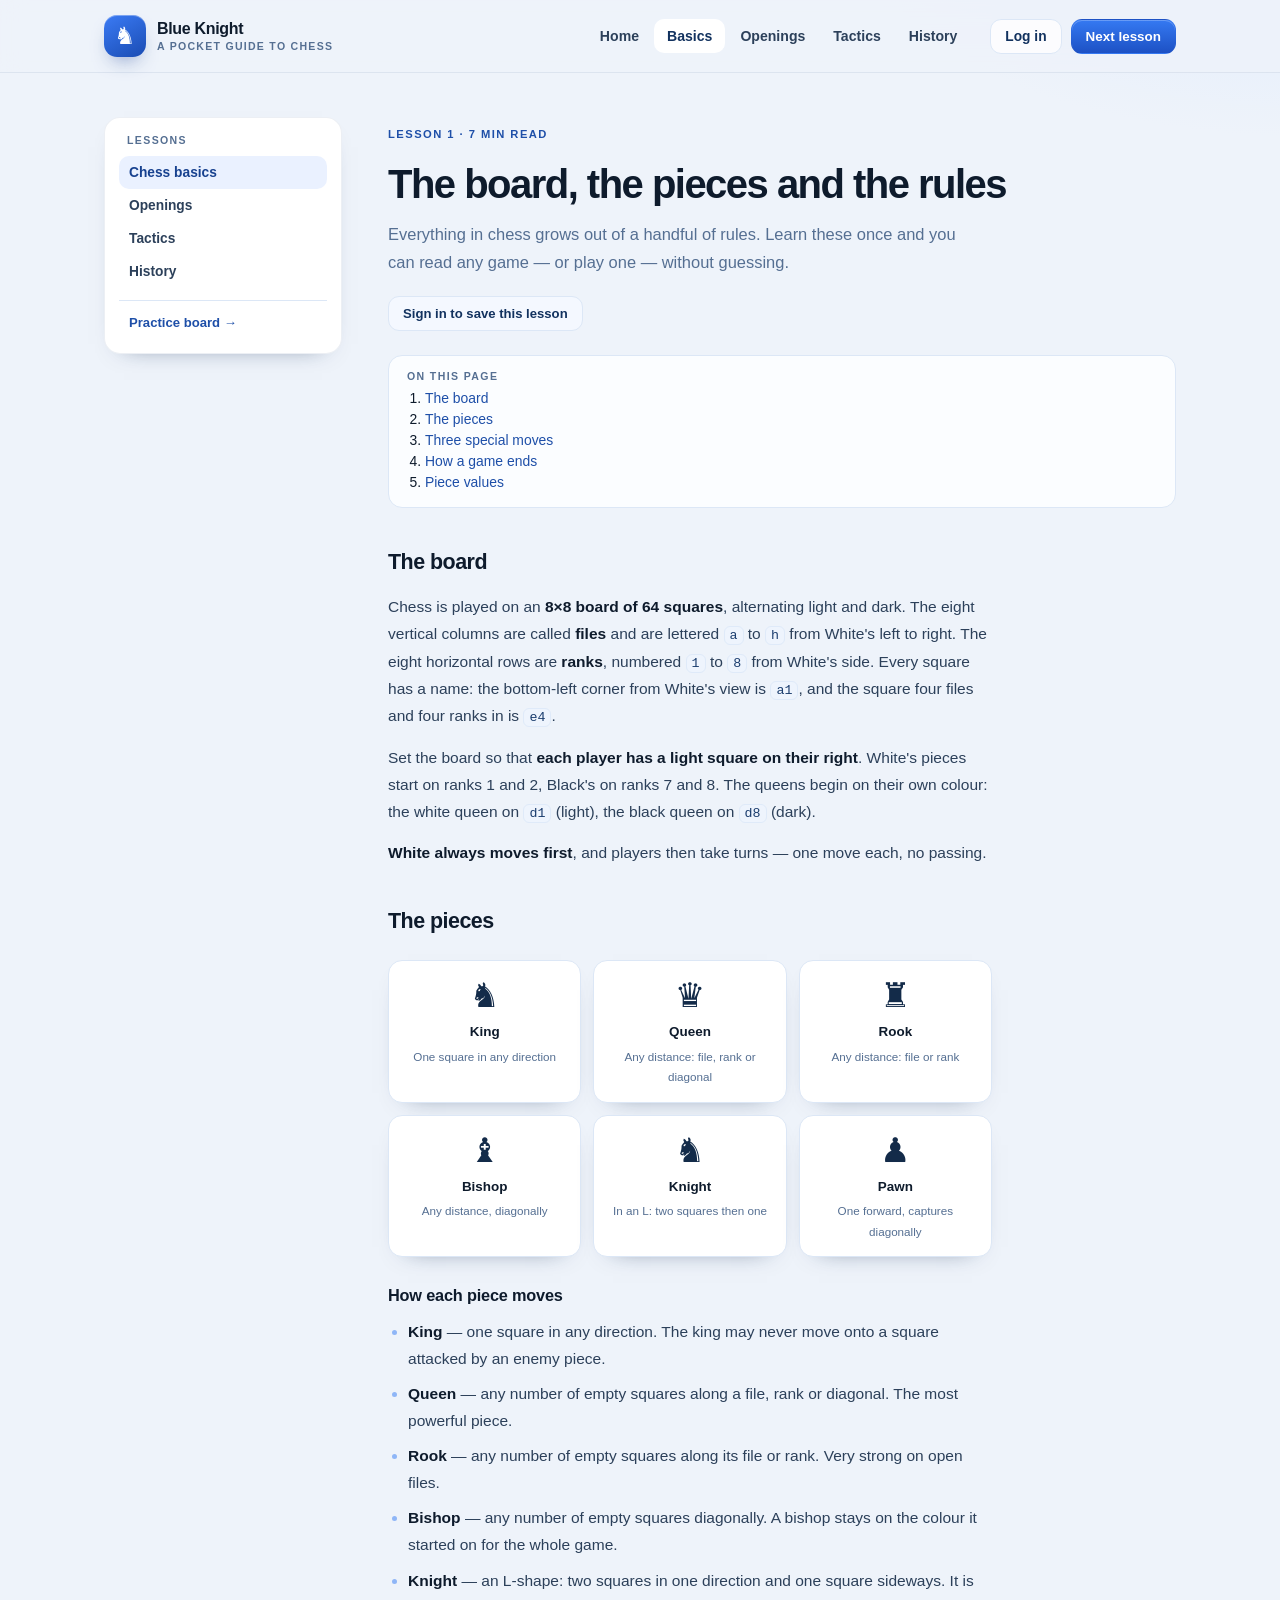
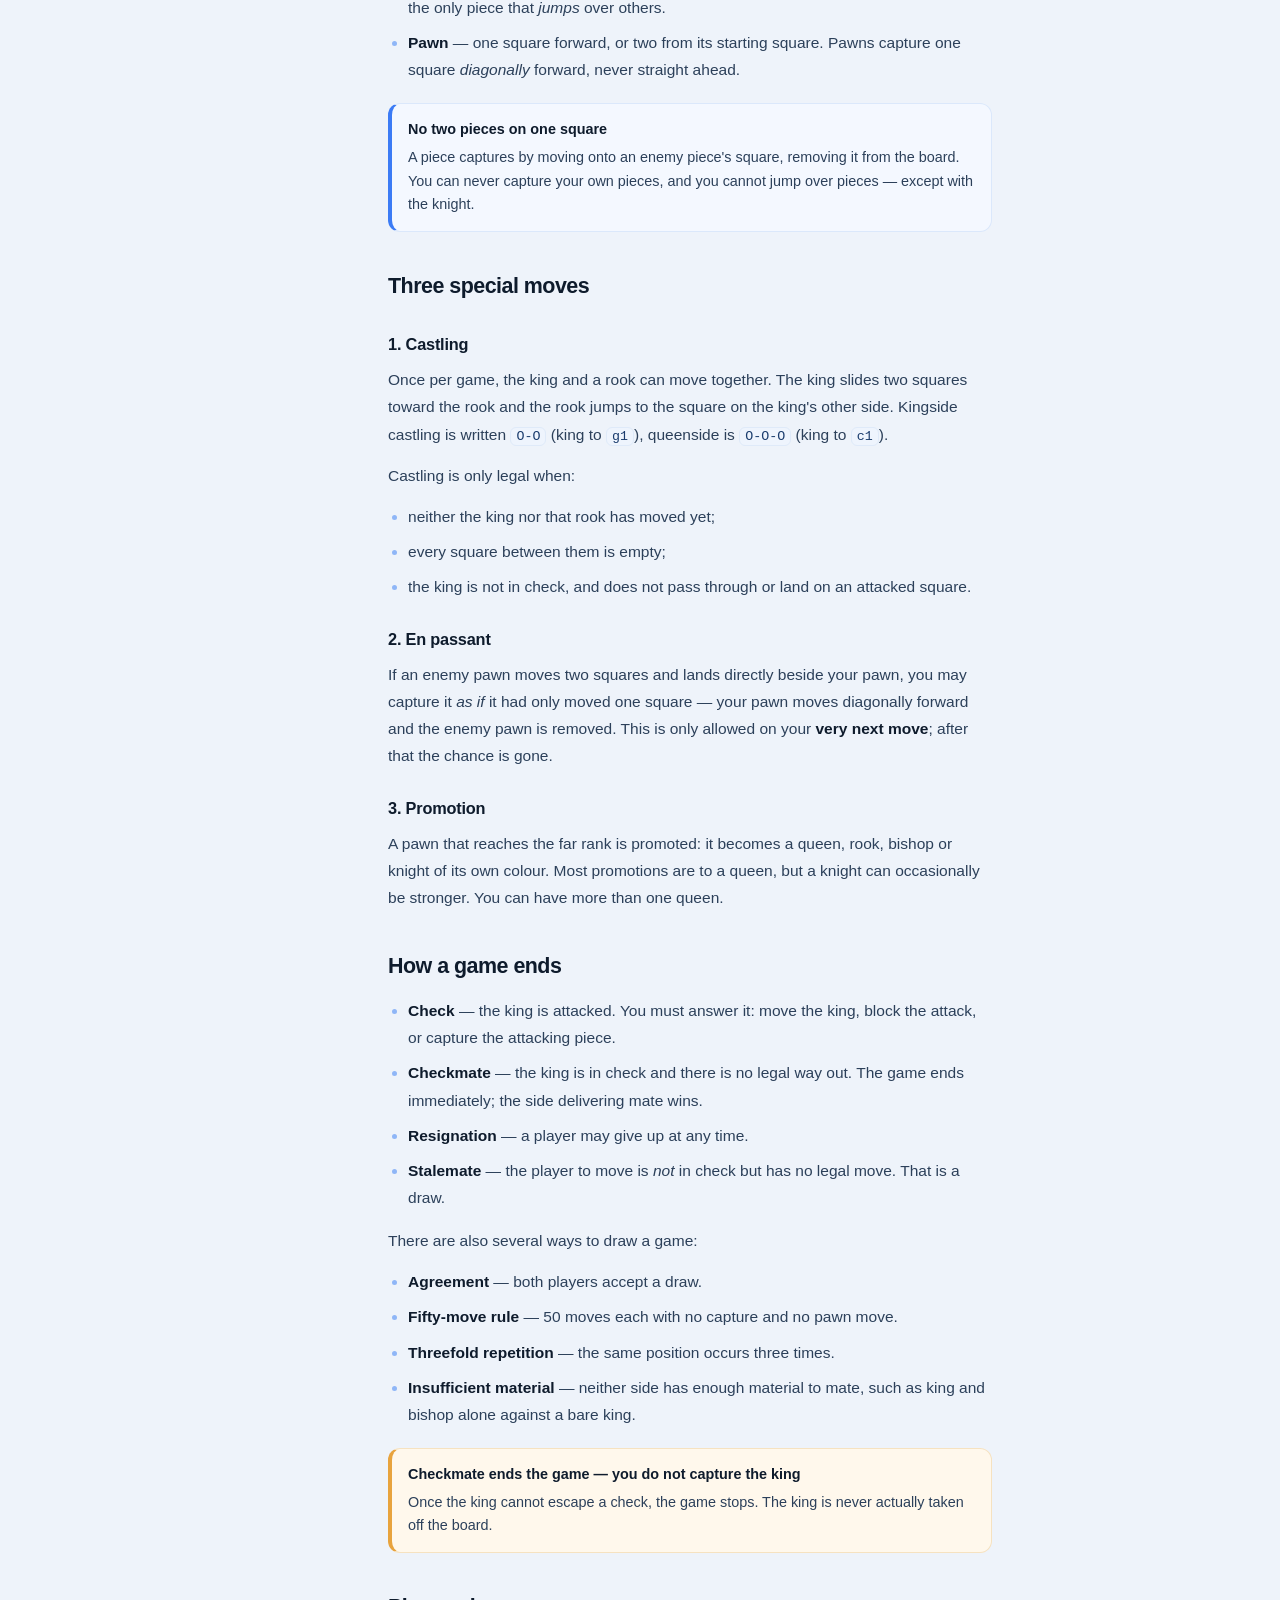
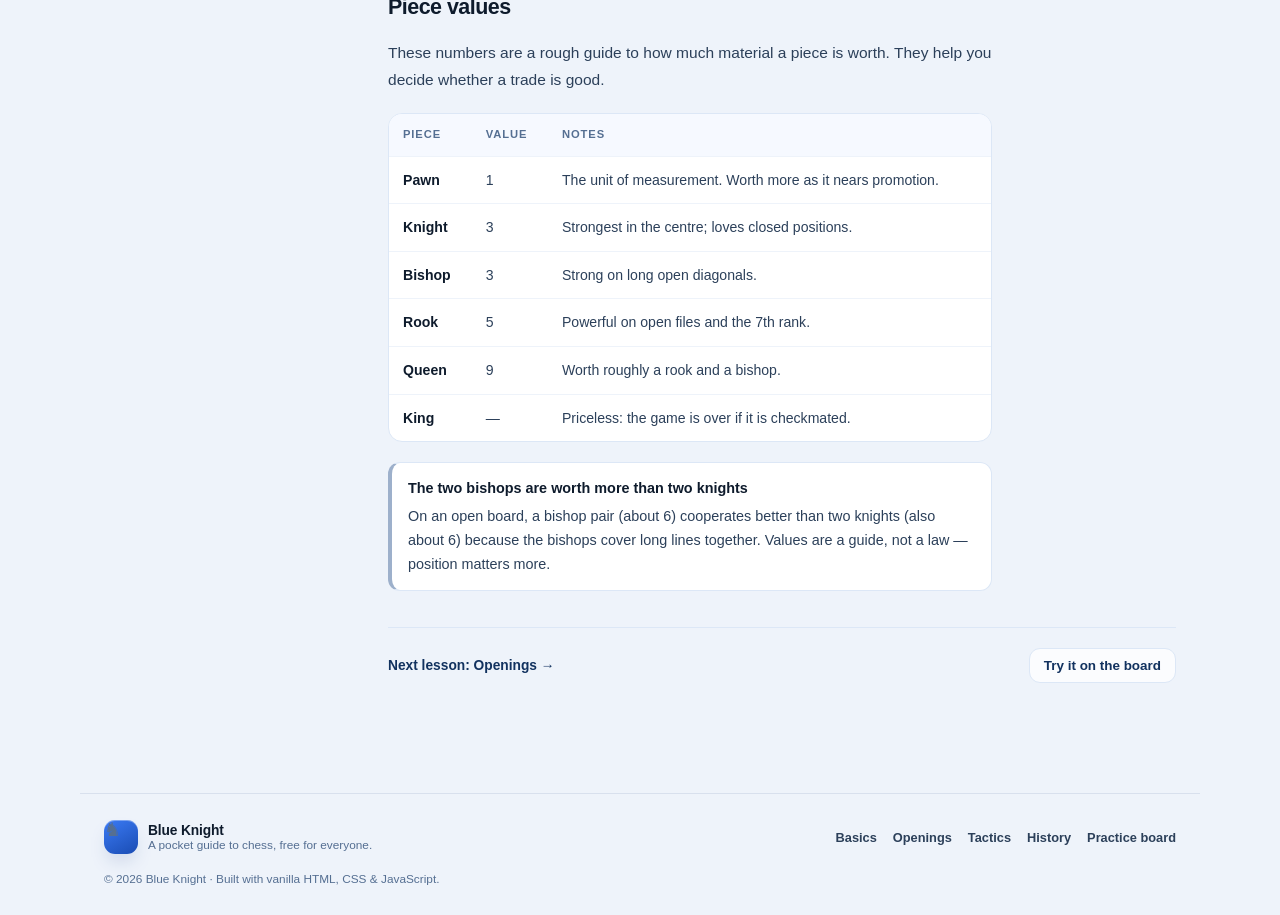
==== basics.html @ d89c804b "Refocus the site on chess information - Home page rebuilt as a learning hub (lessons, chess in numbe" ====
<!DOCTYPE html>
<html lang="en">
<head>
<meta charset="utf-8" />
<meta name="viewport" content="width=device-width, initial-scale=1, viewport-fit=cover" />
<meta name="theme-color" content="#eef3fa" />
<meta name="description" content="Learn how the chessboard works and how every piece moves, including castling, en passant, promotion, check, checkmate and draws." />
<title>Chess basics · Blue Knight</title>
<link rel="icon" href="data:image/svg+xml,%3Csvg xmlns='http://www.w3.org/2000/svg' viewBox='0 0 100 100'%3E%3Crect width='100' height='100' rx='24' fill='%232563eb'/%3E%3Ctext x='50' y='76' font-size='68' text-anchor='middle' fill='%23fff' font-family='serif'%3E%E2%99%9E%3C/text%3E%3C/svg%3E" />
<link rel="stylesheet" href="assets/site.css" />
</head>
<body class="site">

<a class="skip-link" href="#lesson">Skip to lesson</a>

<header class="site-header">
  <div class="wrap header-inner">
    <a class="brand" href="index.html">
      <span class="brand-mark" aria-hidden="true">&#9822;</span>
      <span>
        <span class="brand-name">Blue Knight</span>
        <span class="brand-sub">A pocket guide to chess</span>
      </span>
    </a>

    <nav class="nav" id="siteNav" aria-label="Main">
      <a href="index.html">Home</a>
      <a href="basics.html" aria-current="page">Basics</a>
      <a href="openings.html">Openings</a>
      <a href="tactics.html">Tactics</a>
      <a href="history.html">History</a>
    </nav>

    <div class="header-actions">
      <span data-auth></span>
      <a class="btn btn-primary btn-sm" href="openings.html">Next lesson</a>
      <button class="nav-toggle" type="button" aria-expanded="false" aria-controls="siteNav" aria-label="Open menu">&#9776;</button>
    </div>
  </div>
</header>

<main class="lesson-main wrap" id="lesson">
  <div class="lesson-layout">

    <aside class="lesson-nav" aria-label="Lessons">
      <p class="lesson-nav-title">Lessons</p>
      <a href="basics.html" aria-current="page">Chess basics</a>
      <a href="openings.html">Openings</a>
      <a href="tactics.html">Tactics</a>
      <a href="history.html">History</a>
      <a class="nav-practice" href="play.html">Practice board &rarr;</a>
    </aside>

    <article class="lesson">
      <p class="lesson-kicker">Lesson 1 &middot; 7 min read</p>
      <h1>The board, the pieces and the rules</h1>
      <p class="lesson-lead">
        Everything in chess grows out of a handful of rules. Learn these once and you can read
        any game — or play one — without guessing.
      </p>

      <div class="lesson-actions">
        <button class="save-btn" type="button" data-save="basics">Save to reading list</button>
      </div>

      <nav class="toc" aria-label="On this page">
        <p>On this page</p>
        <ol>
          <li><a href="#board">The board</a></li>
          <li><a href="#pieces">The pieces</a></li>
          <li><a href="#special">Three special moves</a></li>
          <li><a href="#ending">How a game ends</a></li>
          <li><a href="#values">Piece values</a></li>
        </ol>
      </nav>

      <div class="prose">
        <h2 id="board">The board</h2>
        <p>
          Chess is played on an <strong>8&times;8 board of 64 squares</strong>, alternating light and dark.
          The eight vertical columns are called <strong>files</strong> and are lettered <span class="sq-ref">a</span>
          to <span class="sq-ref">h</span> from White's left to right. The eight horizontal rows are
          <strong>ranks</strong>, numbered <span class="sq-ref">1</span> to <span class="sq-ref">8</span> from White's side.
          Every square has a name: the bottom-left corner from White's view is
          <span class="sq-ref">a1</span>, and the square four files and four ranks in is <span class="sq-ref">e4</span>.
        </p>
        <p>
          Set the board so that <strong>each player has a light square on their right</strong>. White's pieces
          start on ranks 1 and 2, Black's on ranks 7 and 8. The queens begin on their own colour:
          the white queen on <span class="sq-ref">d1</span> (light), the black queen on
          <span class="sq-ref">d8</span> (dark).
        </p>
        <p><strong>White always moves first</strong>, and players then take turns — one move each, no passing.</p>

        <h2 id="pieces">The pieces</h2>
        <div class="piece-grid">
          <div class="piece-card">
            <span class="glyph" aria-hidden="true">&#9822;</span>
            <strong>King</strong>
            <span>One square in any direction</span>
          </div>
          <div class="piece-card">
            <span class="glyph" aria-hidden="true">&#9819;</span>
            <strong>Queen</strong>
            <span>Any distance: file, rank or diagonal</span>
          </div>
          <div class="piece-card">
            <span class="glyph" aria-hidden="true">&#9820;</span>
            <strong>Rook</strong>
            <span>Any distance: file or rank</span>
          </div>
          <div class="piece-card">
            <span class="glyph" aria-hidden="true">&#9821;</span>
            <strong>Bishop</strong>
            <span>Any distance, diagonally</span>
          </div>
          <div class="piece-card">
            <span class="glyph" aria-hidden="true">&#9822;</span>
            <strong>Knight</strong>
            <span>In an L: two squares then one</span>
          </div>
          <div class="piece-card">
            <span class="glyph" aria-hidden="true">&#9823;</span>
            <strong>Pawn</strong>
            <span>One forward, captures diagonally</span>
          </div>
        </div>

        <h3>How each piece moves</h3>
        <ul>
          <li><strong>King</strong> — one square in any direction. The king may never move onto a square attacked by an enemy piece.</li>
          <li><strong>Queen</strong> — any number of empty squares along a file, rank or diagonal. The most powerful piece.</li>
          <li><strong>Rook</strong> — any number of empty squares along its file or rank. Very strong on open files.</li>
          <li><strong>Bishop</strong> — any number of empty squares diagonally. A bishop stays on the colour it started on for the whole game.</li>
          <li><strong>Knight</strong> — an L-shape: two squares in one direction and one square sideways. It is the only piece that <em>jumps</em> over others.</li>
          <li><strong>Pawn</strong> — one square forward, or two from its starting square. Pawns capture one square <em>diagonally</em> forward, never straight ahead.</li>
        </ul>

        <div class="callout">
          <strong>No two pieces on one square</strong>
          A piece captures by moving onto an enemy piece's square, removing it from the board.
          You can never capture your own pieces, and you cannot jump over pieces — except with the knight.
        </div>

        <h2 id="special">Three special moves</h2>

        <h3>1. Castling</h3>
        <p>
          Once per game, the king and a rook can move together. The king slides two squares toward the rook
          and the rook jumps to the square on the king's other side. Kingside castling is written
          <span class="sq-ref">O-O</span> (king to <span class="sq-ref">g1</span>), queenside is
          <span class="sq-ref">O-O-O</span> (king to <span class="sq-ref">c1</span>).
        </p>
        <p>Castling is only legal when:</p>
        <ul>
          <li>neither the king nor that rook has moved yet;</li>
          <li>every square between them is empty;</li>
          <li>the king is not in check, and does not pass through or land on an attacked square.</li>
        </ul>

        <h3>2. En passant</h3>
        <p>
          If an enemy pawn moves two squares and lands directly beside your pawn, you may capture it
          <em>as if</em> it had only moved one square — your pawn moves diagonally forward and the enemy pawn
          is removed. This is only allowed on your <strong>very next move</strong>; after that the chance is gone.
        </p>

        <h3>3. Promotion</h3>
        <p>
          A pawn that reaches the far rank is promoted: it becomes a queen, rook, bishop or knight of its own
          colour. Most promotions are to a queen, but a knight can occasionally be stronger. You can have
          more than one queen.
        </p>

        <h2 id="ending">How a game ends</h2>
        <ul>
          <li><strong>Check</strong> — the king is attacked. You must answer it: move the king, block the attack, or capture the attacking piece.</li>
          <li><strong>Checkmate</strong> — the king is in check and there is no legal way out. The game ends immediately; the side delivering mate wins.</li>
          <li><strong>Resignation</strong> — a player may give up at any time.</li>
          <li><strong>Stalemate</strong> — the player to move is <em>not</em> in check but has no legal move. That is a draw.</li>
        </ul>
        <p>There are also several ways to draw a game:</p>
        <ul>
          <li><strong>Agreement</strong> — both players accept a draw.</li>
          <li><strong>Fifty-move rule</strong> — 50 moves each with no capture and no pawn move.</li>
          <li><strong>Threefold repetition</strong> — the same position occurs three times.</li>
          <li><strong>Insufficient material</strong> — neither side has enough material to mate, such as king and bishop alone against a bare king.</li>
        </ul>

        <div class="callout warn">
          <strong>Checkmate ends the game — you do not capture the king</strong>
          Once the king cannot escape a check, the game stops. The king is never actually taken off the board.
        </div>

        <h2 id="values">Piece values</h2>
        <p>
          These numbers are a rough guide to how much material a piece is worth. They help you decide
          whether a trade is good.
        </p>
        <div class="table-wrap">
          <table class="data">
            <thead>
              <tr><th>Piece</th><th>Value</th><th>Notes</th></tr>
            </thead>
            <tbody>
              <tr><td>Pawn</td><td>1</td><td>The unit of measurement. Worth more as it nears promotion.</td></tr>
              <tr><td>Knight</td><td>3</td><td>Strongest in the centre; loves closed positions.</td></tr>
              <tr><td>Bishop</td><td>3</td><td>Strong on long open diagonals.</td></tr>
              <tr><td>Rook</td><td>5</td><td>Powerful on open files and the 7th rank.</td></tr>
              <tr><td>Queen</td><td>9</td><td>Worth roughly a rook and a bishop.</td></tr>
              <tr><td>King</td><td>—</td><td>Priceless: the game is over if it is checkmated.</td></tr>
            </tbody>
          </table>
        </div>

        <div class="callout plain">
          <strong>The two bishops are worth more than two knights</strong>
          On an open board, a bishop pair (about 6) cooperates better than two knights (also about 6) because
          the bishops cover long lines together. Values are a guide, not a law — position matters more.
        </div>
      </div>

      <div class="lesson-footer">
        <a class="next-lesson" href="openings.html">Next lesson: Openings &rarr;</a>
        <a class="btn btn-ghost btn-sm" href="play.html">Try it on the board</a>
      </div>
    </article>

  </div>
</main>

<footer class="site-footer">
  <div class="wrap footer-inner">
    <div class="footer-brand">
      <span class="brand-mark small" aria-hidden="true">&#9822;</span>
      <div>
        <strong>Blue Knight</strong>
        <span>A pocket guide to chess, free for everyone.</span>
      </div>
    </div>
    <nav class="footer-links" aria-label="Footer">
      <a href="basics.html">Basics</a>
      <a href="openings.html">Openings</a>
      <a href="tactics.html">Tactics</a>
      <a href="history.html">History</a>
      <a href="play.html">Practice board</a>
    </nav>
    <p class="footer-copy">&copy; <span data-year>2026</span> Blue Knight &middot; Built with vanilla HTML, CSS &amp; JavaScript.</p>
  </div>
</footer>

<script src="assets/site.js"></script>
</body>
</html>
---- assets/site.css ----
/* ============================================================================
   Blue Knight — site styles (landing page, login page, shared chrome)
   The chess game keeps its own self-contained styles inside play.html.
   ============================================================================ */

:root{
  --bg:#eef3fa;
  --surface:#ffffff;
  --ink:#0e1b2c;
  --ink-soft:#2c405a;
  --muted:#556f92;
  --line:#dce7f6;
  --blue:#2563eb;
  --blue-strong:#1d4ed8;
  --blue-deep:#12325f;
  --blue-soft:#eaf1ff;
  --danger:#c0392b;
  --radius-sm:10px;
  --radius:14px;
  --radius-lg:20px;
  --radius-xl:26px;
  --shadow-sm:0 10px 24px -20px rgba(13,38,79,.7);
  --shadow-md:0 24px 50px -34px rgba(13,38,79,.8);
  --shadow-lg:0 44px 90px -46px rgba(13,38,79,.75);
  --max:1120px;
}

*,*::before,*::after{ box-sizing:border-box; }

html{ scroll-behavior:smooth; }

body.site{
  margin:0;
  font-family:"Inter",-apple-system,BlinkMacSystemFont,"Segoe UI",Roboto,Helvetica,Arial,sans-serif;
  color:var(--ink);
  background:
    radial-gradient(1100px 620px at 8% -12%, #ffffff 0%, rgba(255,255,255,0) 62%),
    radial-gradient(900px 520px at 102% -4%, #dbe9ff 0%, rgba(219,233,255,0) 58%),
    var(--bg);
  min-height:100dvh;
  display:flex;
  flex-direction:column;
  -webkit-font-smoothing:antialiased;
  -webkit-tap-highlight-color:transparent;
}

a{ color:inherit; }

img,svg{ max-width:100%; }

:focus-visible{ outline:2px solid var(--blue); outline-offset:2px; border-radius:8px; }

.wrap{
  width:100%;
  max-width:var(--max);
  margin:0 auto;
  padding-left:24px;
  padding-right:24px;
}

.skip-link{
  position:absolute;
  left:-9999px;
  top:12px;
  z-index:200;
  background:#fff;
  color:var(--blue-deep);
  padding:10px 16px;
  border-radius:10px;
  box-shadow:var(--shadow-md);
  font-weight:700;
  text-decoration:none;
}
.skip-link:focus{ left:24px; }

/* ============================================================
   Header
   ============================================================ */
.site-header{
  position:sticky;
  top:0;
  z-index:60;
  background:rgba(238,243,250,.86);
  -webkit-backdrop-filter:blur(12px);
  backdrop-filter:blur(12px);
  border-bottom:1px solid rgba(21,58,117,.08);
}

.header-inner{
  display:flex;
  align-items:center;
  gap:14px;
  min-height:72px;
}

.brand{
  display:flex;
  align-items:center;
  gap:11px;
  text-decoration:none;
  color:inherit;
  flex:0 0 auto;
}

.brand-mark{
  width:42px;
  height:42px;
  flex:0 0 auto;
  border-radius:13px;
  display:grid;
  place-items:center;
  font-size:24px;
  line-height:1;
  color:#fff;
  background:linear-gradient(150deg,#3b7bf5 0%,#1a4cb3 100%);
  box-shadow:0 10px 22px -12px rgba(21,58,143,.95), inset 0 1px 0 rgba(255,255,255,.35);
}

.brand-mark.small{ width:34px; height:34px; border-radius:11px; font-size:19px; }

.brand-name{
  display:block;
  font-weight:800;
  font-size:1rem;
  letter-spacing:-.02em;
  line-height:1.15;
}

.brand-sub{
  display:block;
  font-size:.66rem;
  font-weight:700;
  letter-spacing:.12em;
  text-transform:uppercase;
  color:var(--muted);
  margin-top:2px;
}

.nav{
  display:flex;
  align-items:center;
  gap:2px;
  margin-left:auto;
}

.nav a{
  text-decoration:none;
  font-size:.88rem;
  font-weight:600;
  color:var(--ink-soft);
  padding:9px 13px;
  border-radius:10px;
  transition:background .15s ease, color .15s ease;
  white-space:nowrap;
}

.nav a:hover{ background:rgba(255,255,255,.9); color:var(--blue-deep); }

.nav a[aria-current="page"]{
  background:#fff;
  color:var(--blue-deep);
  box-shadow:var(--shadow-sm);
}

.header-actions{
  display:flex;
  align-items:center;
  gap:9px;
  margin-left:6px;
}

.nav-toggle{
  display:none;
  align-items:center;
  justify-content:center;
  width:40px;
  height:40px;
  border-radius:11px;
  border:1px solid var(--line);
  background:rgba(255,255,255,.85);
  color:var(--blue-deep);
  font-size:1.1rem;
  cursor:pointer;
}

/* ============================================================
   Buttons
   ============================================================ */
.btn{
  display:inline-flex;
  align-items:center;
  justify-content:center;
  gap:8px;
  font:inherit;
  font-weight:700;
  font-size:.9rem;
  padding:11px 18px;
  border-radius:12px;
  border:1px solid transparent;
  cursor:pointer;
  text-decoration:none;
  transition:transform .08s ease, box-shadow .2s ease, background .2s ease, border-color .2s ease;
  white-space:nowrap;
}
.btn:active{ transform:translateY(1px); }
.btn[disabled]{ opacity:.45; cursor:not-allowed; transform:none; }

.btn-primary{
  color:#fff;
  background:linear-gradient(180deg,#3579f2 0%,#1d51c4 100%);
  box-shadow:0 14px 26px -18px rgba(29,81,196,1), inset 0 1px 0 rgba(255,255,255,.25);
}
.btn-primary:hover{ background:linear-gradient(180deg,#4083f7 0%,#1b4bb8 100%); }

.btn-ghost{
  color:var(--blue-deep);
  background:rgba(255,255,255,.78);
  border-color:var(--line);
}
.btn-ghost:hover{ background:#fff; }

.btn-invert{ background:#fff; color:var(--blue-deep); }
.btn-invert:hover{ background:#f4f8ff; }

.btn-lg{ padding:14px 24px; font-size:.97rem; border-radius:14px; }
.btn-sm{ padding:9px 14px; font-size:.84rem; border-radius:11px; }
.btn-block{ width:100%; }

/* ============================================================
   Auth chip (shared by header on every page)
   ============================================================ */
.auth-link{
  display:inline-flex;
  align-items:center;
  gap:7px;
  text-decoration:none;
  font-size:.86rem;
  font-weight:700;
  color:var(--blue-deep);
  background:rgba(255,255,255,.8);
  border:1px solid var(--line);
  border-radius:11px;
  padding:9px 14px;
  transition:background .15s ease;
}
.auth-link:hover{ background:#fff; }

.auth-chip{
  display:inline-flex;
  align-items:center;
  gap:8px;
  background:#fff;
  border:1px solid var(--line);
  border-radius:999px;
  padding:4px 5px 4px 4px;
  box-shadow:var(--shadow-sm);
  max-width:100%;
}

.auth-avatar{
  width:28px;
  height:28px;
  flex:0 0 auto;
  border-radius:50%;
  display:grid;
  place-items:center;
  font-size:.7rem;
  font-weight:800;
  letter-spacing:.02em;
  color:#fff;
  background:linear-gradient(150deg,#3b7bf5,#1a4cb3);
}

.auth-name{
  font-size:.82rem;
  font-weight:700;
  color:var(--blue-deep);
  max-width:130px;
  overflow:hidden;
  text-overflow:ellipsis;
  white-space:nowrap;
}

.auth-logout{
  border:0;
  background:#f3f7fd;
  color:var(--ink-soft);
  font:inherit;
  font-size:.72rem;
  font-weight:700;
  padding:6px 10px;
  border-radius:999px;
  cursor:pointer;
  transition:background .15s ease;
}
.auth-logout:hover{ background:#e9f1fd; }

/* ============================================================
   Hero
   ============================================================ */
.hero{
  display:grid;
  grid-template-columns:1.04fr .96fr;
  align-items:center;
  gap:52px;
  padding-top:60px;
  padding-bottom:72px;
}

.eyebrow{
  display:inline-flex;
  align-items:center;
  gap:8px;
  font-size:.72rem;
  font-weight:800;
  letter-spacing:.11em;
  text-transform:uppercase;
  color:#1e4fa8;
  background:rgba(255,255,255,.8);
  border:1px solid rgba(37,99,235,.16);
  padding:7px 13px;
  border-radius:999px;
}

.eyebrow::before{
  content:"";
  width:7px;
  height:7px;
  border-radius:50%;
  background:linear-gradient(150deg,#5b9bff,#1d4ed8);
  box-shadow:0 0 0 3px rgba(37,99,235,.14);
}

.hero h1{
  margin:18px 0 16px;
  font-size:clamp(2.15rem, 4.5vw, 3.45rem);
  line-height:1.02;
  letter-spacing:-.038em;
  font-weight:800;
}

.grad{
  background:linear-gradient(100deg,#3b7bf5 0%,#12325f 85%);
  -webkit-background-clip:text;
  background-clip:text;
  color:transparent;
}

.lede{
  margin:0 0 26px;
  font-size:clamp(.98rem, 1.35vw, 1.1rem);
  line-height:1.68;
  color:var(--muted);
  max-width:54ch;
}

.hero-actions{
  display:flex;
  flex-wrap:wrap;
  gap:11px;
  margin-bottom:26px;
}

.hero-points{
  list-style:none;
  margin:0;
  padding:0;
  display:grid;
  grid-template-columns:repeat(2, minmax(0,1fr));
  gap:8px 20px;
  max-width:470px;
}

.hero-points li{
  display:flex;
  align-items:flex-start;
  gap:8px;
  font-size:.84rem;
  color:var(--ink-soft);
  line-height:1.4;
}

.hero-points li::before{
  content:"";
  flex:0 0 auto;
  width:16px;
  height:16px;
  margin-top:1px;
  border-radius:50%;
  background:#e6f0ff url("data:image/svg+xml,%3Csvg xmlns='http://www.w3.org/2000/svg' viewBox='0 0 24 24' fill='none' stroke='%231d4ed8' stroke-width='3.4' stroke-linecap='round' stroke-linejoin='round'%3E%3Cpath d='M20 6 9 17l-5-5'/%3E%3C/svg%3E") center/11px no-repeat;
}

/* --- decorative board --- */
.hero-art{
  position:relative;
  display:flex;
  justify-content:center;
  align-items:center;
  padding:10px;
}

.mock-glow{
  position:absolute;
  inset:4% 2%;
  background:radial-gradient(circle at 50% 55%, rgba(37,99,235,.3), rgba(37,99,235,0) 70%);
  filter:blur(34px);
  z-index:0;
}

.board-mock{
  position:relative;
  z-index:1;
  width:min(100%, 420px);
  aspect-ratio:1 / 1;
  border-radius:22px;
  overflow:hidden;
  background-image:conic-gradient(#e9f0fa 25%, #5f8ac0 0 50%, #e9f0fa 0 75%, #5f8ac0 0);
  background-size:25% 25%;
  box-shadow:0 0 0 1px rgba(21,58,117,.1), var(--shadow-lg);
  transform:rotate(-2deg);
  container-type:size;
}

.mock-piece{
  position:absolute;
  width:12.5%;
  height:12.5%;
  display:grid;
  place-items:center;
  font-size:38px;
  font-size:11.4cqw;
  line-height:1;
  font-family:"Segoe UI Symbol","Noto Sans Symbols 2","Apple Symbols","DejaVu Sans",sans-serif;
}

.mock-piece.w{
  color:#fff;
  -webkit-text-stroke:1.8px #1b3352;
  text-shadow:0 3px 5px rgba(12,28,52,.3);
}

.mock-piece.b{
  color:#132b49;
  text-shadow:0 3px 5px rgba(12,28,52,.35);
}

.mock-card{
  position:absolute;
  z-index:2;
  left:-14px;
  bottom:14px;
  display:flex;
  align-items:center;
  gap:10px;
  background:#fff;
  border:1px solid rgba(21,58,117,.08);
  border-radius:14px;
  padding:10px 14px;
  box-shadow:var(--shadow-md);
}

.mock-badge{
  width:32px;
  height:32px;
  flex:0 0 auto;
  border-radius:10px;
  display:grid;
  place-items:center;
  font-weight:800;
  font-size:.9rem;
  color:#17418f;
  background:var(--blue-soft);
}

.mock-card-text{ display:flex; flex-direction:column; line-height:1.25; }
.mock-card-text strong{ font-size:.8rem; letter-spacing:-.01em; }
.mock-card-text span{ font-size:.72rem; color:var(--muted); }

/* ============================================================
   Sections
   ============================================================ */
.section{ padding-top:20px; padding-bottom:56px; }

.section-head{ max-width:620px; margin-bottom:26px; }

.section-head h2{
  margin:0 0 10px;
  font-size:clamp(1.45rem, 2.5vw, 2rem);
  letter-spacing:-.03em;
  line-height:1.15;
}

.section-head p{
  margin:0;
  color:var(--muted);
  font-size:.95rem;
  line-height:1.65;
}

.cards{
  display:grid;
  grid-template-columns:repeat(auto-fit, minmax(228px, 1fr));
  gap:16px;
}

.card{
  background:#fff;
  border:1px solid rgba(21,58,117,.08);
  border-radius:18px;
  padding:22px;
  box-shadow:var(--shadow-sm);
  transition:transform .2s ease, box-shadow .2s ease;
}

.card:hover{
  transform:translateY(-2px);
  box-shadow:var(--shadow-md);
}

.card-icon{
  width:42px;
  height:42px;
  border-radius:12px;
  display:grid;
  place-items:center;
  font-size:1.15rem;
  color:#17418f;
  background:var(--blue-soft);
  margin-bottom:14px;
}

.card h3{
  margin:0 0 7px;
  font-size:.98rem;
  letter-spacing:-.015em;
}

.card p{
  margin:0;
  font-size:.85rem;
  line-height:1.62;
  color:var(--muted);
}

/* steps */
.steps{
  display:grid;
  grid-template-columns:repeat(auto-fit, minmax(240px, 1fr));
  gap:16px;
  counter-reset:step;
}

.step{
  position:relative;
  background:#fff;
  border:1px solid rgba(21,58,117,.08);
  border-radius:18px;
  padding:24px 22px 22px;
  box-shadow:var(--shadow-sm);
}

.step-num{
  width:34px;
  height:34px;
  border-radius:11px;
  display:grid;
  place-items:center;
  font-size:.88rem;
  font-weight:800;
  color:#fff;
  background:linear-gradient(150deg,#3b7bf5,#1a4cb3);
  box-shadow:0 10px 20px -14px rgba(21,58,143,.95);
  margin-bottom:14px;
}

.step h3{ margin:0 0 7px; font-size:.98rem; letter-spacing:-.015em; }
.step p{ margin:0; font-size:.85rem; line-height:1.62; color:var(--muted); }
.step p a{ color:#1e4fa8; font-weight:600; }

/* CTA band */
.cta-band{
  margin:8px auto 0;
  max-width:var(--max);
  width:100%;
  border-radius:24px;
  padding:36px 32px;
  color:#fff;
  background:
    radial-gradient(600px 300px at 100% 0%, rgba(96,156,255,.45), rgba(96,156,255,0) 65%),
    linear-gradient(135deg,#1e4fa8 0%,#12325f 100%);
  box-shadow:var(--shadow-lg);
  display:flex;
  align-items:center;
  justify-content:space-between;
  gap:22px;
  flex-wrap:wrap;
}

.cta-band h2{
  margin:0 0 6px;
  font-size:clamp(1.3rem, 2.4vw, 1.7rem);
  letter-spacing:-.025em;
}

.cta-band p{ margin:0; font-size:.9rem; color:rgba(255,255,255,.78); }
.cta-actions{ display:flex; gap:10px; flex-wrap:wrap; }

/* ============================================================
   Footer
   ============================================================ */
.site-footer{
  margin-top:auto;
  padding:40px 0 30px;
}

.footer-inner{
  border-top:1px solid rgba(21,58,117,.1);
  padding-top:26px;
  display:flex;
  align-items:center;
  justify-content:space-between;
  gap:18px;
  flex-wrap:wrap;
}

.footer-brand{ display:flex; align-items:center; gap:10px; }
.footer-brand strong{ display:block; font-size:.86rem; letter-spacing:-.01em; }
.footer-brand span{ display:block; font-size:.74rem; color:var(--muted); }

.footer-links{ display:flex; gap:16px; flex-wrap:wrap; }
.footer-links a{
  font-size:.8rem;
  font-weight:600;
  color:var(--ink-soft);
  text-decoration:none;
}
.footer-links a:hover{ color:#1e4fa8; text-decoration:underline; }

.footer-copy{ margin:0; font-size:.74rem; color:var(--muted); width:100%; }

/* ============================================================
   Login page
   ============================================================ */
.auth-main{
  flex:1;
  display:grid;
  place-items:center;
  padding:44px 24px 60px;
}

.auth-shell{
  width:100%;
  max-width:1000px;
  display:grid;
  grid-template-columns:1.02fr .98fr;
  background:#fff;
  border:1px solid rgba(21,58,117,.08);
  border-radius:26px;
  overflow:hidden;
  box-shadow:var(--shadow-lg);
}

.auth-visual{
  position:relative;
  overflow:hidden;
  padding:44px 40px;
  color:#fff;
  background:
    radial-gradient(520px 280px at 110% -10%, rgba(96,156,255,.5), rgba(96,156,255,0) 62%),
    linear-gradient(160deg,#1e4fa8 0%,#12325f 100%);
  display:flex;
  flex-direction:column;
  justify-content:space-between;
  gap:26px;
}

.auth-visual::after{
  content:"";
  position:absolute;
  inset:auto -30% -40% 30%;
  height:70%;
  background-image:conic-gradient(rgba(255,255,255,.16) 25%, rgba(255,255,255,.04) 0 50%, rgba(255,255,255,.16) 0 75%, rgba(255,255,255,.04) 0);
  background-size:25% 25%;
  transform:rotate(-8deg);
  opacity:.55;
  pointer-events:none;
}

.auth-visual > *{ position:relative; z-index:1; }

.auth-visual h2{
  margin:0 0 12px;
  font-size:clamp(1.5rem, 2.2vw, 1.85rem);
  letter-spacing:-.03em;
  line-height:1.15;
}

.auth-visual p{
  margin:0;
  font-size:.9rem;
  line-height:1.65;
  color:rgba(255,255,255,.8);
  max-width:34ch;
}

.auth-list{
  list-style:none;
  margin:0;
  padding:0;
  display:flex;
  flex-direction:column;
  gap:10px;
}

.auth-list li{
  display:flex;
  align-items:flex-start;
  gap:9px;
  font-size:.85rem;
  color:rgba(255,255,255,.88);
  line-height:1.45;
}

.auth-list li::before{
  content:"";
  flex:0 0 auto;
  width:17px;
  height:17px;
  margin-top:1px;
  border-radius:50%;
  background:rgba(255,255,255,.16) url("data:image/svg+xml,%3Csvg xmlns='http://www.w3.org/2000/svg' viewBox='0 0 24 24' fill='none' stroke='%23ffffff' stroke-width='3.4' stroke-linecap='round' stroke-linejoin='round'%3E%3Cpath d='M20 6 9 17l-5-5'/%3E%3C/svg%3E") center/11px no-repeat;
}

.auth-meta{
  font-size:.74rem;
  color:rgba(255,255,255,.6);
  letter-spacing:.01em;
}

.auth-form-wrap{ padding:38px 34px 32px; }

.auth-tabs{
  display:grid;
  grid-template-columns:1fr 1fr;
  gap:5px;
  background:#f1f5fc;
  border-radius:13px;
  padding:5px;
  margin-bottom:22px;
}

.auth-tabs button{
  font:inherit;
  font-size:.86rem;
  font-weight:700;
  padding:10px 8px;
  border:0;
  border-radius:9px;
  background:transparent;
  color:var(--muted);
  cursor:pointer;
  transition:background .15s ease, color .15s ease, box-shadow .15s ease;
}

.auth-tabs button:hover{ color:var(--blue-deep); }

.auth-tabs button[aria-selected="true"]{
  background:#fff;
  color:var(--blue-deep);
  box-shadow:0 6px 16px -12px rgba(13,38,79,.9);
}

.auth-title{ margin:0 0 6px; font-size:1.22rem; letter-spacing:-.025em; }
.auth-title:focus{ outline:none; }
.auth-sub{ margin:0 0 20px; font-size:.85rem; color:var(--muted); line-height:1.55; }

.field{ margin-bottom:14px; }

.field label{
  display:block;
  font-size:.78rem;
  font-weight:700;
  color:var(--ink-soft);
  margin-bottom:6px;
}

.control{ position:relative; display:flex; align-items:center; }

.control input{
  width:100%;
  font:inherit;
  font-size:.93rem;
  color:var(--ink);
  background:#fbfdff;
  border:1px solid var(--line);
  border-radius:12px;
  padding:12px 14px;
  transition:border-color .15s ease, box-shadow .15s ease, background .15s ease;
}

.control input::placeholder{ color:#9db0cb; }

.control input:focus{
  outline:none;
  background:#fff;
  border-color:#8fb6f7;
  box-shadow:0 0 0 4px rgba(37,99,235,.13);
}

.control input[aria-invalid="true"]{
  border-color:#eaa3a6;
  background:#fffafa;
}

.control input[aria-invalid="true"]:focus{ box-shadow:0 0 0 4px rgba(192,57,43,.1); }

.control .pw-toggle{
  position:absolute;
  right:6px;
  border:0;
  background:transparent;
  color:var(--muted);
  font:inherit;
  font-size:.74rem;
  font-weight:700;
  padding:7px 9px;
  border-radius:8px;
  cursor:pointer;
}
.control .pw-toggle:hover{ background:#f1f5fc; color:var(--blue-deep); }

.field-error{
  display:none;
  margin-top:6px;
  font-size:.76rem;
  color:var(--danger);
}
.field-error.show{ display:block; }

.field-row{
  display:flex;
  align-items:center;
  justify-content:space-between;
  gap:12px;
  margin:4px 0 18px;
  font-size:.82rem;
  color:var(--muted);
  flex-wrap:wrap;
}

.check{
  display:flex;
  align-items:center;
  gap:8px;
  cursor:pointer;
  user-select:none;
}
.check input{
  width:16px;
  height:16px;
  accent-color:var(--blue);
  cursor:pointer;
  margin:0;
}

.link-quiet{
  color:#1e4fa8;
  font-weight:600;
  text-decoration:none;
  background:none;
  border:0;
  font:inherit;
  font-size:.82rem;
  cursor:pointer;
  padding:0;
}
.link-quiet:hover{ text-decoration:underline; }

.form-alert{
  display:none;
  align-items:flex-start;
  gap:8px;
  background:#fff3f3;
  border:1px solid #f6d3d4;
  color:#96201f;
  border-radius:11px;
  padding:10px 12px;
  font-size:.8rem;
  line-height:1.45;
  margin-bottom:14px;
}
.form-alert.show{ display:flex; }
.form-alert.ok{
  background:#effaf3;
  border-color:#c9ecd7;
  color:#1b6b45;
}

.auth-divider{
  display:flex;
  align-items:center;
  gap:12px;
  margin:18px 0;
  color:#9db0cb;
  font-size:.72rem;
  font-weight:700;
  letter-spacing:.1em;
  text-transform:uppercase;
}
.auth-divider::before,
.auth-divider::after{
  content:"";
  height:1px;
  flex:1;
  background:var(--line);
}

.guest-link{
  display:flex;
  align-items:center;
  justify-content:center;
  gap:6px;
  font-size:.86rem;
  font-weight:700;
  color:var(--blue-deep);
  text-decoration:none;
  border:1px solid var(--line);
  background:#f8fbff;
  border-radius:12px;
  padding:12px 14px;
  transition:background .15s ease;
}
.guest-link:hover{ background:#eef5ff; }

.demo-note{
  margin:16px 0 0;
  font-size:.72rem;
  line-height:1.6;
  color:#8aa0bd;
  text-align:center;
}
.demo-note strong{ color:var(--ink-soft); }

.signed-in-note{
  display:none;
  align-items:center;
  justify-content:space-between;
  gap:10px;
  flex-wrap:wrap;
  background:var(--blue-soft);
  border:1px solid #cfe0fb;
  border-radius:12px;
  padding:10px 12px;
  margin-bottom:16px;
  font-size:.8rem;
  color:#17418f;
}
.signed-in-note.show{ display:flex; }
.signed-in-note a{ font-weight:700; color:#12325f; }

/* ============================================================
   Reveal animation (added by JS only)
   ============================================================ */
.reveal{
  opacity:0;
  transform:translateY(16px);
  transition:opacity .6s ease, transform .6s cubic-bezier(.2,.8,.3,1);
}
.reveal.in{ opacity:1; transform:none; }

/* ============================================================
   Responsive
   ============================================================ */
@media (max-width:980px){
  .hero{
    grid-template-columns:minmax(0,1fr);
    gap:34px;
    padding-top:44px;
    padding-bottom:56px;
  }
  .hero-art{ order:2; }
  .hero-points{ max-width:none; }
  .board-mock{ width:min(100%, 360px); }
  .mock-card{ left:0; bottom:0; }

  .auth-shell{ grid-template-columns:minmax(0,1fr); max-width:560px; }
  .auth-visual{
    padding:28px 28px 26px;
    gap:14px;
  }
  .auth-visual::after{ opacity:.35; }
  .auth-list{ display:none; }
  .auth-meta{ display:none; }
  .auth-form-wrap{ padding:28px 26px 26px; }
}

@media (max-width:860px){
  .nav{
    position:absolute;
    top:100%;
    left:0;
    right:0;
    flex-direction:column;
    align-items:stretch;
    gap:3px;
    margin:0;
    padding:10px 20px 16px;
    background:rgba(255,255,255,.98);
    border-bottom:1px solid var(--line);
    box-shadow:0 26px 44px -34px rgba(13,38,79,.85);
    display:none;
  }
  .nav.open{ display:flex; }
  .nav a{ padding:12px 14px; }
  .nav-toggle{ display:inline-flex; }
  .header-inner{ position:relative; min-height:64px; }
  .header-actions{ margin-left:auto; }
  .brand-sub{ display:none; }
  .auth-name{ max-width:92px; }
}

@media (max-width:560px){
  .wrap{ padding-left:16px; padding-right:16px; }
  .header-inner{ min-height:60px; gap:8px; }
  .brand-mark{ width:38px; height:38px; border-radius:12px; font-size:21px; }
  .brand-name{ font-size:.92rem; }
  .hero{ padding-top:32px; padding-bottom:44px; gap:26px; }
  .hero h1{ margin-top:14px; }
  .hero-actions .btn{ flex:1 1 100%; }
  .hero-points{ grid-template-columns:minmax(0,1fr); }
  .board-mock{ width:100%; max-width:320px; }
  .mock-piece{ font-size:34px; font-size:11.4cqw; }
  .mock-card{ left:0; bottom:-4px; padding:8px 11px; }
  .auth-main{ padding:24px 14px 40px; }
  .auth-form-wrap{ padding:22px 18px 24px; }
  .auth-visual{ padding:22px 20px; }
  .auth-visual h2{ font-size:1.3rem; }
  .auth-visual p{ font-size:.84rem; }
  .cta-band{ padding:26px 20px; border-radius:20px; }
  .cta-actions .btn{ flex:1 1 100%; }
  .footer-inner{ flex-direction:column; align-items:flex-start; }
  .auth-link .label-long{ display:none; }
}

@media (prefers-reduced-motion:reduce){
  html{ scroll-behavior:auto; }
  *{ animation-duration:.001ms !important; animation-iteration-count:1 !important; transition-duration:.001ms !important; }
  .reveal{ opacity:1; transform:none; }
}

/* ============================================================
   Lessons / long-form content
   ============================================================ */
.lesson-main{ padding-top:44px; padding-bottom:70px; }

.lesson-layout{
  display:grid;
  grid-template-columns:238px minmax(0,1fr);
  gap:46px;
  align-items:start;
}

.lesson-nav{
  position:sticky;
  top:94px;
  background:#fff;
  border:1px solid rgba(21,58,117,.08);
  border-radius:16px;
  padding:14px;
  box-shadow:var(--shadow-sm);
}

.lesson-nav-title{
  margin:2px 0 10px 8px;
  font-size:.66rem;
  font-weight:800;
  letter-spacing:.13em;
  text-transform:uppercase;
  color:var(--muted);
}

.lesson-nav a{
  display:flex;
  align-items:center;
  justify-content:space-between;
  gap:8px;
  text-decoration:none;
  font-size:.86rem;
  font-weight:600;
  color:var(--ink-soft);
  padding:9px 10px;
  border-radius:10px;
  transition:background .15s ease, color .15s ease;
}

.lesson-nav a:hover{ background:#f4f8ff; color:var(--blue-deep); }
.lesson-nav a[aria-current="page"]{ background:var(--blue-soft); color:#17418f; font-weight:700; }
.lesson-nav .nav-practice{
  margin-top:12px;
  border-top:1px solid var(--line);
  padding-top:14px;
  border-radius:0 0 10px 10px;
  color:#1e4fa8;
  font-size:.82rem;
}

.lesson{ min-width:0; }

.lesson-kicker{
  display:inline-flex;
  align-items:center;
  gap:8px;
  font-size:.7rem;
  font-weight:800;
  letter-spacing:.13em;
  text-transform:uppercase;
  color:#1e4fa8;
}

.lesson h1{
  margin:12px 0 14px;
  font-size:clamp(1.8rem, 3.2vw, 2.5rem);
  line-height:1.06;
  letter-spacing:-.038em;
}

.lesson-lead{
  margin:0 0 20px;
  font-size:1.03rem;
  line-height:1.7;
  color:var(--muted);
  max-width:62ch;
}

.lesson-actions{ display:flex; flex-wrap:wrap; gap:10px; margin-bottom:24px; }

.save-btn{
  display:inline-flex;
  align-items:center;
  gap:8px;
  font:inherit;
  font-size:.82rem;
  font-weight:700;
  color:var(--blue-deep);
  background:#f4f8ff;
  border:1px solid var(--line);
  border-radius:11px;
  padding:9px 14px;
  cursor:pointer;
  transition:background .15s ease, border-color .15s ease, color .15s ease;
}
.save-btn:hover{ background:#eaf2ff; }
.save-btn.saved{ background:#effaf3; border-color:#c9ecd7; color:#1b6b45; }

.toc{
  background:#fbfdff;
  border:1px solid var(--line);
  border-radius:14px;
  padding:14px 18px 12px;
  margin:0 0 28px;
}
.toc p{
  margin:0 0 8px;
  font-size:.66rem;
  font-weight:800;
  letter-spacing:.13em;
  text-transform:uppercase;
  color:var(--muted);
}
.toc ol{ margin:0; padding-left:18px; font-size:.87rem; }
.toc li{ margin:5px 0; }
.toc a{ color:#1e4fa8; text-decoration:none; }
.toc a:hover{ text-decoration:underline; }

.prose{
  font-size:.97rem;
  line-height:1.75;
  color:var(--ink-soft);
  max-width:70ch;
}

.prose h2{
  margin:36px 0 12px;
  font-size:1.34rem;
  letter-spacing:-.024em;
  color:var(--ink);
  scroll-margin-top:90px;
}
.prose h3{
  margin:24px 0 8px;
  font-size:1.02rem;
  letter-spacing:-.012em;
  color:var(--ink);
}
.prose p{ margin:0 0 14px; }
.prose ul, .prose ol{ margin:0 0 16px; padding-left:20px; }
.prose li{ margin:0 0 8px; }
.prose li::marker{ color:#8fb6f7; font-weight:700; }
.prose strong{ color:var(--ink); }
.prose a{ color:#1e4fa8; font-weight:600; }
.prose em{ color:var(--ink-soft); }

.sq-ref{
  font-family:ui-monospace, SFMono-Regular, Menlo, Consolas, monospace;
  font-size:.86em;
  background:#eef4fd;
  border:1px solid #dfeaf9;
  color:#1b3d6e;
  padding:1px 5px;
  border-radius:6px;
  white-space:nowrap;
}

.callout{
  background:#f4f8ff;
  border:1px solid #dbe8fb;
  border-left:4px solid #3b7bf5;
  border-radius:12px;
  padding:14px 16px;
  margin:20px 0;
  font-size:.9rem;
  line-height:1.65;
  color:var(--ink-soft);
}
.callout strong{ display:block; margin-bottom:4px; color:var(--ink); }
.callout.warn{ background:#fff8ec; border-color:#f6e2c0; border-left-color:#e8a33d; }
.callout.plain{ background:#fff; border-color:var(--line); border-left-color:#9db0cb; }

.table-wrap{
  overflow-x:auto;
  margin:20px 0;
  border:1px solid var(--line);
  border-radius:14px;
  background:#fff;
}

table.data{ width:100%; border-collapse:collapse; font-size:.88rem; }
table.data th, table.data td{ text-align:left; padding:11px 14px; border-bottom:1px solid #eef3fa; vertical-align:top; }
table.data th{
  background:#f6f9ff;
  font-size:.7rem;
  text-transform:uppercase;
  letter-spacing:.08em;
  color:var(--muted);
  font-weight:800;
  white-space:nowrap;
}
table.data tr:last-child td{ border-bottom:0; }
table.data td:first-child{ color:var(--ink); font-weight:600; white-space:nowrap; }

.piece-grid{
  display:grid;
  grid-template-columns:repeat(auto-fill, minmax(146px,1fr));
  gap:12px;
  margin:20px 0;
}

.piece-card{
  background:#fff;
  border:1px solid var(--line);
  border-radius:14px;
  padding:14px 12px;
  text-align:center;
  box-shadow:var(--shadow-sm);
}
.piece-card .glyph{
  display:block;
  font-size:34px;
  line-height:1;
  margin-bottom:8px;
  color:#132b49;
  font-family:"Segoe UI Symbol","Noto Sans Symbols 2","Apple Symbols","DejaVu Sans",sans-serif;
}
.piece-card strong{ display:block; font-size:.84rem; color:var(--ink); }
.piece-card span{ display:block; margin-top:3px; font-size:.73rem; color:var(--muted); }

.opening{
  background:#fff;
  border:1px solid var(--line);
  border-radius:16px;
  padding:18px 20px;
  margin:16px 0;
  box-shadow:var(--shadow-sm);
}
.opening h3{ margin:0 0 4px; font-size:1.02rem; letter-spacing:-.015em; display:flex; align-items:center; gap:9px; flex-wrap:wrap; }
.opening .tag{
  font-size:.62rem;
  font-weight:800;
  letter-spacing:.09em;
  text-transform:uppercase;
  color:#17418f;
  background:var(--blue-soft);
  border-radius:999px;
  padding:3px 8px;
}
.opening .line{
  font-family:ui-monospace, SFMono-Regular, Menlo, Consolas, monospace;
  font-size:.82rem;
  line-height:1.5;
  color:#1b3d6e;
  background:#f6f9ff;
  border:1px solid #e6eefb;
  border-radius:9px;
  padding:9px 11px;
  margin:10px 0;
  overflow-x:auto;
  white-space:nowrap;
}
.opening p{ margin:0; font-size:.88rem; line-height:1.65; color:var(--muted); }

.timeline{ list-style:none; margin:22px 0; padding:0; border-left:2px solid #dbe8fb; }
.timeline li{ position:relative; padding:0 0 20px 22px; }
.timeline li:last-child{ padding-bottom:0; }
.timeline li::before{
  content:"";
  position:absolute;
  left:-7px;
  top:5px;
  width:12px;
  height:12px;
  border-radius:50%;
  background:#fff;
  border:3px solid #3b7bf5;
}
.timeline strong{ display:block; font-size:.94rem; color:var(--ink); margin-bottom:3px; }
.timeline span{ display:block; font-size:.87rem; line-height:1.6; color:var(--muted); }

details.quiz{
  background:#fff;
  border:1px solid var(--line);
  border-radius:12px;
  padding:12px 16px;
  margin:10px 0;
  box-shadow:var(--shadow-sm);
}
details.quiz summary{ cursor:pointer; font-size:.9rem; font-weight:600; color:var(--ink-soft); }
details.quiz summary::marker{ color:#8fb6f7; }
details.quiz p{ margin:10px 0 2px; font-size:.88rem; color:var(--muted); line-height:1.6; }

.lesson-footer{
  margin-top:36px;
  padding-top:20px;
  border-top:1px solid var(--line);
  display:flex;
  align-items:center;
  justify-content:space-between;
  gap:12px;
  flex-wrap:wrap;
}
.lesson-footer .next-lesson{
  font-size:.86rem;
  font-weight:700;
  color:var(--blue-deep);
  text-decoration:none;
}
.lesson-footer .next-lesson:hover{ text-decoration:underline; }

/* lesson cards on the home page */
.lesson-card{
  display:flex;
  flex-direction:column;
  gap:6px;
  background:#fff;
  border:1px solid rgba(21,58,117,.08);
  border-radius:18px;
  padding:22px;
  text-decoration:none;
  color:inherit;
  box-shadow:var(--shadow-sm);
  transition:transform .2s ease, box-shadow .2s ease, border-color .2s ease;
}
.lesson-card:hover{
  transform:translateY(-3px);
  box-shadow:var(--shadow-md);
  border-color:#cfe0fb;
}
.lesson-card .lesson-meta{
  font-size:.68rem;
  font-weight:800;
  letter-spacing:.11em;
  text-transform:uppercase;
  color:#1e4fa8;
}
.lesson-card h3{ margin:2px 0 0; font-size:1.02rem; letter-spacing:-.018em; }
.lesson-card p{ margin:0; font-size:.86rem; line-height:1.62; color:var(--muted); }
.lesson-card .go{ margin-top:auto; padding-top:10px; font-size:.82rem; font-weight:700; color:var(--blue-deep); }

.fact-strip{
  display:grid;
  grid-template-columns:repeat(4, minmax(0,1fr));
  gap:12px;
  margin-top:8px;
}
.fact{
  background:rgba(255,255,255,.75);
  border:1px solid rgba(21,58,117,.08);
  border-radius:16px;
  padding:18px 16px;
  text-align:center;
}
.fact strong{ display:block; font-size:1.45rem; letter-spacing:-.03em; color:var(--blue-deep); }
.fact span{ display:block; margin-top:3px; font-size:.76rem; color:var(--muted); line-height:1.4; }

.reading-list[hidden]{ display:none; }

@media (max-width:980px){
  .lesson-layout{ grid-template-columns:minmax(0,1fr); gap:24px; }
  .lesson-nav{
    position:static;
    display:flex;
    flex-wrap:wrap;
    gap:4px;
    padding:10px;
  }
  .lesson-nav-title{ width:100%; margin:2px 0 6px 6px; }
  .lesson-nav a{ padding:8px 12px; background:#f6f9ff; border-radius:999px; font-size:.8rem; }
  .lesson-nav a[aria-current="page"]{ background:var(--blue-soft); }
  .lesson-nav .nav-practice{ border:0; margin:0; padding:8px 12px; background:transparent; }
  .fact-strip{ grid-template-columns:repeat(2, minmax(0,1fr)); }
}

@media (max-width:560px){
  .lesson-main{ padding-top:26px; padding-bottom:48px; }
  .prose{ font-size:.94rem; }
  .lesson h1{ font-size:1.72rem; }
  .lesson-lead{ font-size:.97rem; }
  .piece-grid{ grid-template-columns:repeat(2, minmax(0,1fr)); }
  .fact-strip{ grid-template-columns:repeat(2, minmax(0,1fr)); }
  .opening{ padding:15px 15px; }
  .opening .line{ font-size:.76rem; }
}
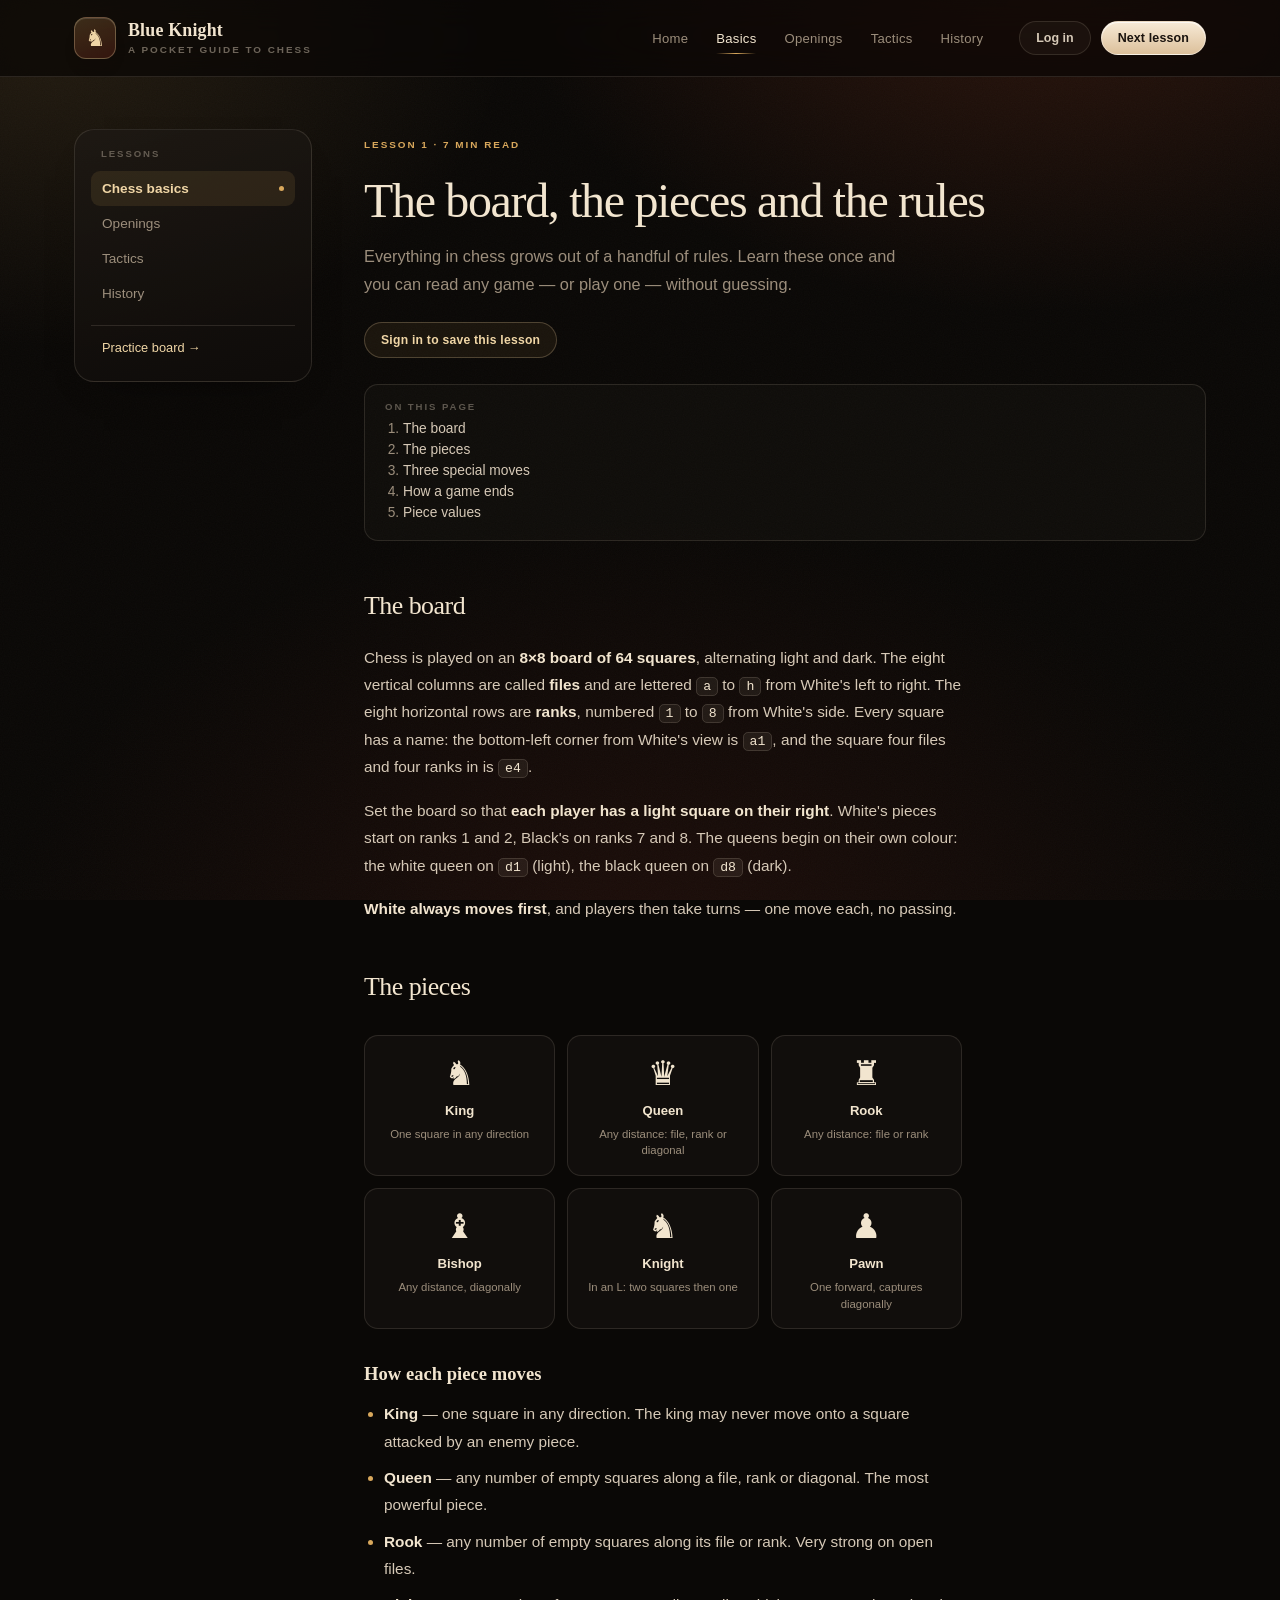
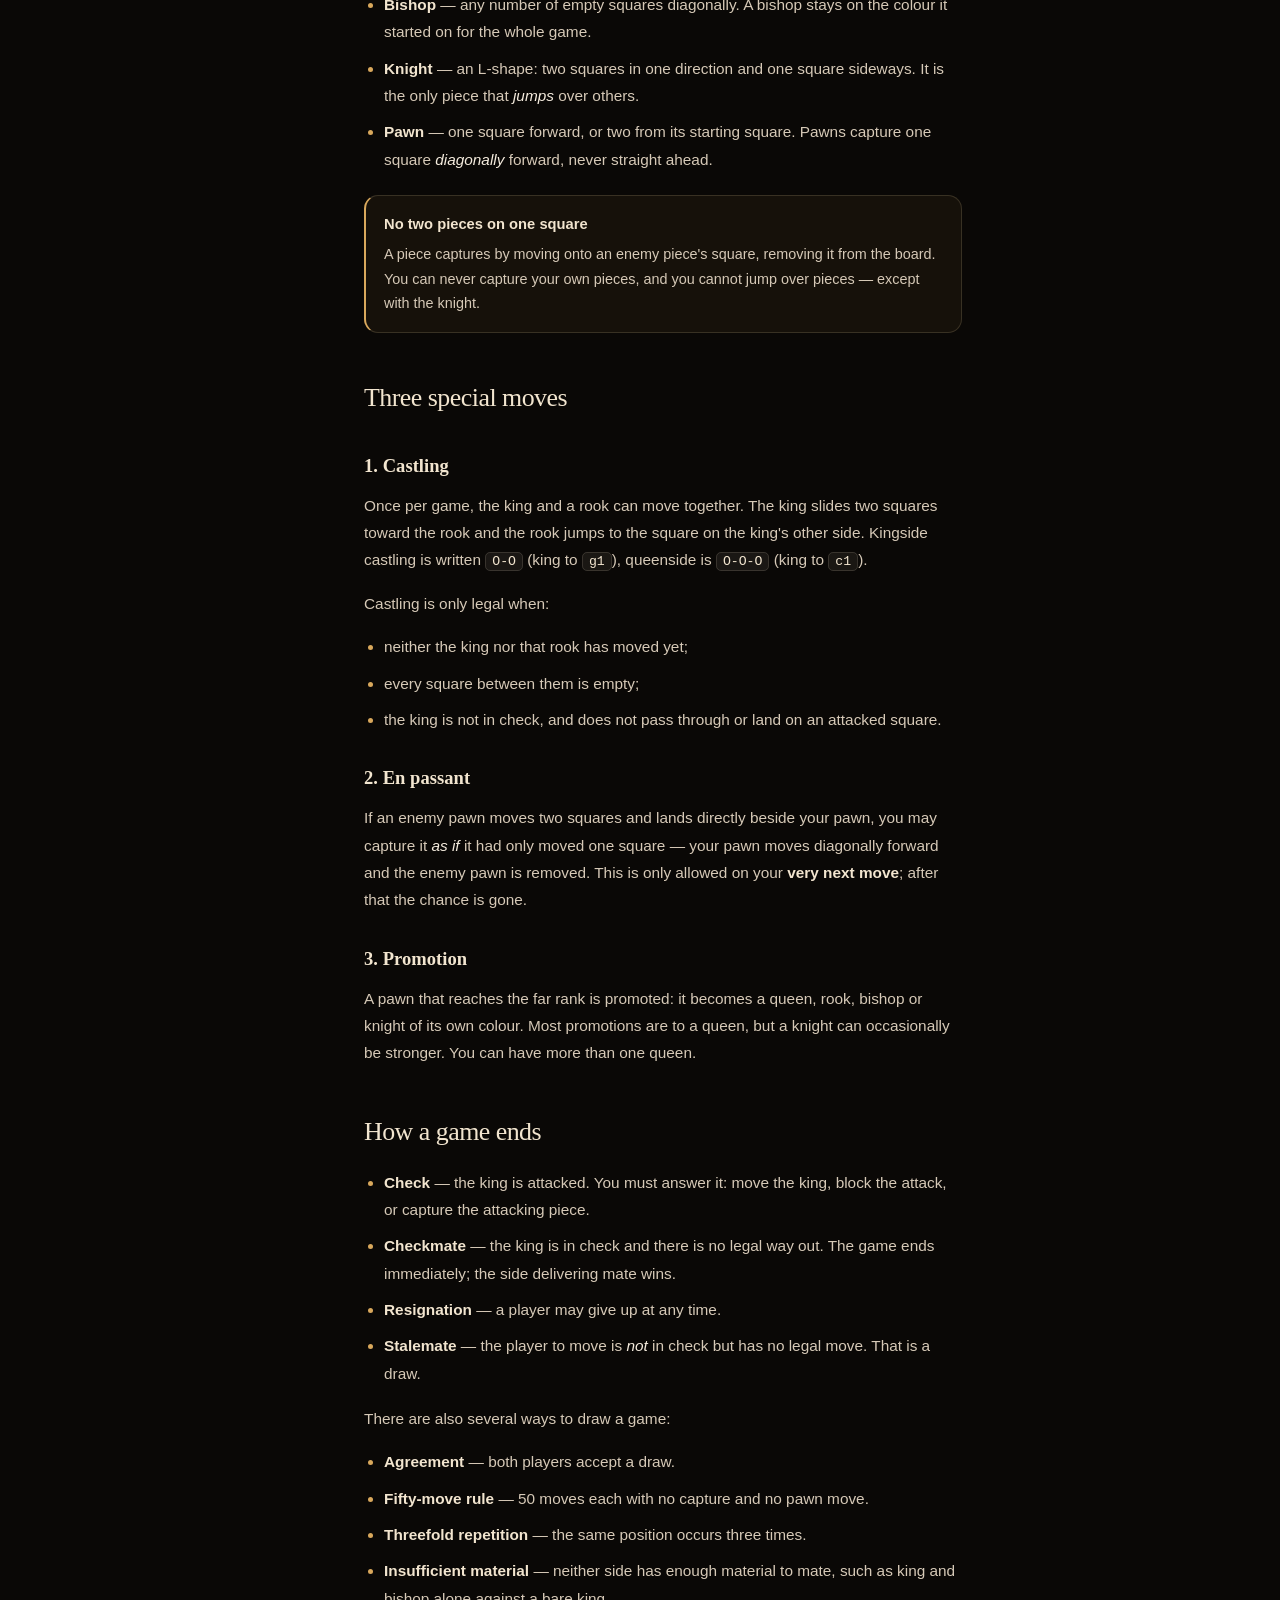
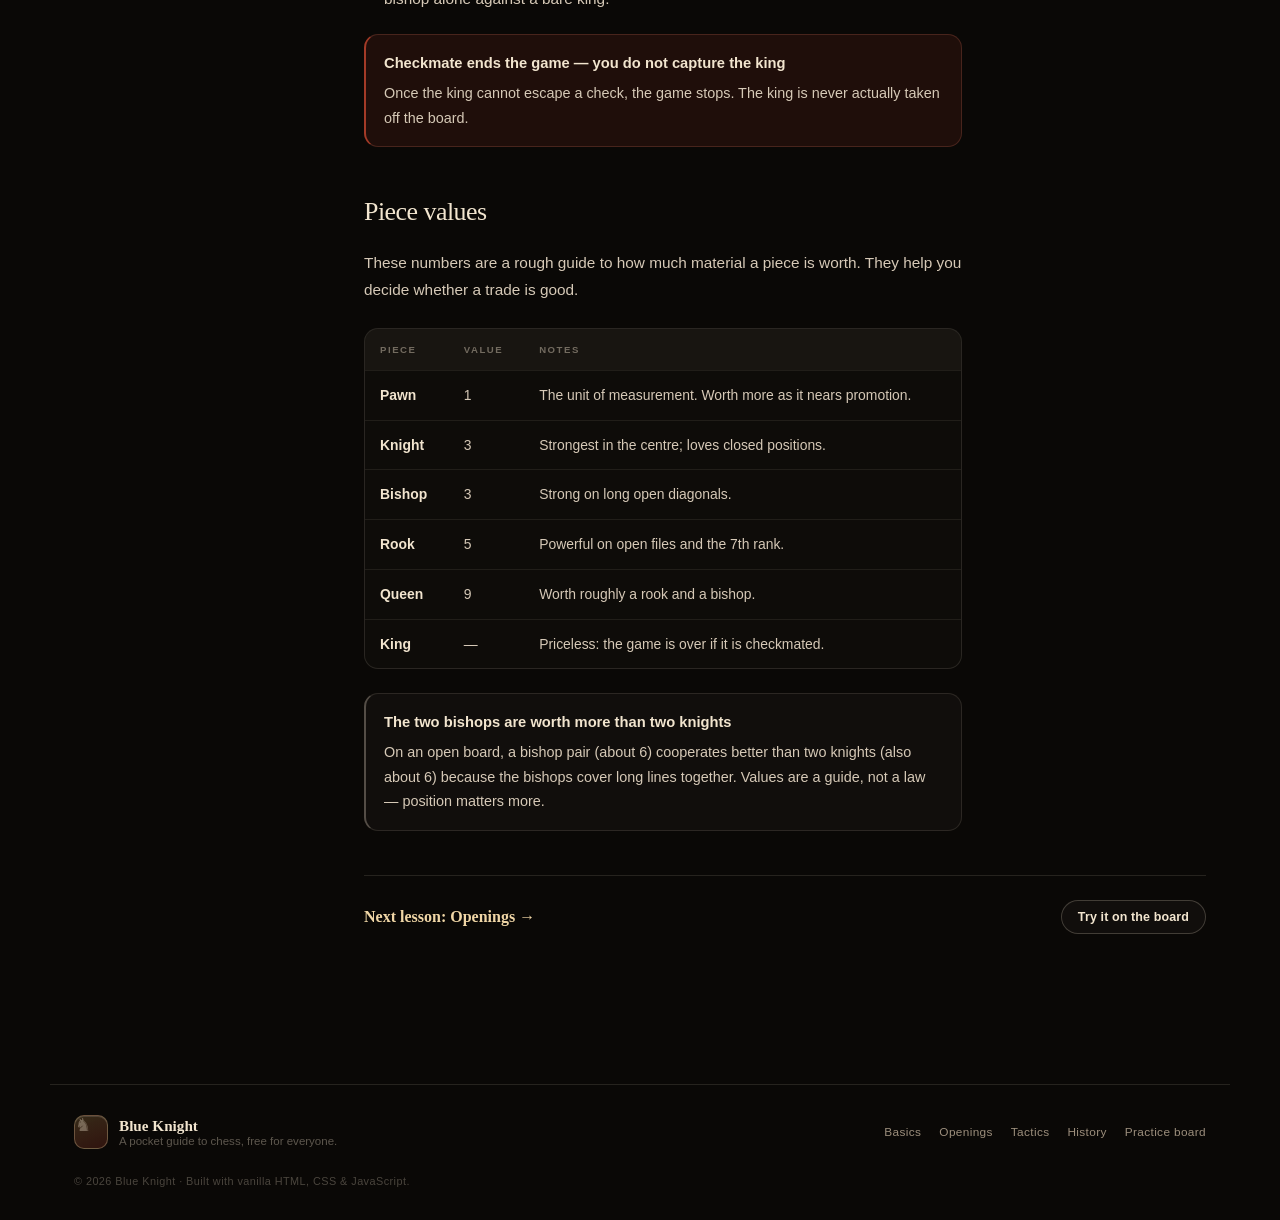
==== commit 38feff2a: "Redesign the site with a dark editorial theme Inspired by premium chess landing pages: warm near-bla" ====
--- a/basics.html
+++ b/basics.html
@@ -3,7 +3,7 @@
 <head>
 <meta charset="utf-8" />
 <meta name="viewport" content="width=device-width, initial-scale=1, viewport-fit=cover" />
-<meta name="theme-color" content="#eef3fa" />
+<meta name="theme-color" content="#0A0806" />
 <meta name="description" content="Learn how the chessboard works and how every piece moves, including castling, en passant, promotion, check, checkmate and draws." />
 <title>Chess basics · Blue Knight</title>
 <link rel="icon" href="data:image/svg+xml,%3Csvg xmlns='http://www.w3.org/2000/svg' viewBox='0 0 100 100'%3E%3Crect width='100' height='100' rx='24' fill='%232563eb'/%3E%3Ctext x='50' y='76' font-size='68' text-anchor='middle' fill='%23fff' font-family='serif'%3E%E2%99%9E%3C/text%3E%3C/svg%3E" />
--- a/assets/site.css
+++ b/assets/site.css
@@ -1,28 +1,42 @@
 /* ============================================================================
-   Blue Knight — site styles (landing page, login page, shared chrome)
-   The chess game keeps its own self-contained styles inside play.html.
+   Blue Knight — site styles
+   Dark editorial theme: warm near-black, cream type, brass accents.
    ============================================================================ */
 
 :root{
-  --bg:#eef3fa;
-  --surface:#ffffff;
-  --ink:#0e1b2c;
-  --ink-soft:#2c405a;
-  --muted:#556f92;
-  --line:#dce7f6;
-  --blue:#2563eb;
-  --blue-strong:#1d4ed8;
-  --blue-deep:#12325f;
-  --blue-soft:#eaf1ff;
-  --danger:#c0392b;
-  --radius-sm:10px;
+  color-scheme:dark;
+  --bg:#0A0806;
+  --bg-elev:#12100D;
+  --surface:#161310;
+  --surface-2:#1D1814;
+  --ink:#F4EBDD;
+  --ink-soft:#D6C9B7;
+  --muted:#9C8E7C;
+  --line:rgba(240,226,204,.12);
+  --line-strong:rgba(240,226,204,.22);
+  --gold:#D9A85C;
+  --gold-2:#F0D6A6;
+  --maroon:#7C2B1E;
+  --maroon-2:#A33A27;
+  --cream:#F2E5CF;
+  --danger:#E07162;
+  --ok:#8FCBA4;
+
+  --sq-light:#EADFCB;
+  --sq-dark:#6B5540;
+
+  --shadow-sm:0 18px 40px -30px rgba(0,0,0,.9);
+  --shadow-md:0 34px 70px -44px rgba(0,0,0,.95);
+  --shadow-lg:0 70px 130px -70px #000;
+
   --radius:14px;
   --radius-lg:20px;
-  --radius-xl:26px;
-  --shadow-sm:0 10px 24px -20px rgba(13,38,79,.7);
-  --shadow-md:0 24px 50px -34px rgba(13,38,79,.8);
-  --shadow-lg:0 44px 90px -46px rgba(13,38,79,.75);
-  --max:1120px;
+  --radius-xl:28px;
+
+  --max:1180px;
+  --font-display:"Iowan Old Style","Palatino Linotype",Palatino,"Book Antiqua",Georgia,"Times New Roman",serif;
+  --font-sans:"Inter",-apple-system,BlinkMacSystemFont,"Segoe UI",Roboto,Helvetica,Arial,sans-serif;
+  --font-mono:ui-monospace,SFMono-Regular,Menlo,Consolas,monospace;
 }
 
 *,*::before,*::after{ box-sizing:border-box; }
@@ -31,12 +45,15 @@
 
 body.site{
   margin:0;
-  font-family:"Inter",-apple-system,BlinkMacSystemFont,"Segoe UI",Roboto,Helvetica,Arial,sans-serif;
+  font-family:var(--font-sans);
+  font-size:16px;
   color:var(--ink);
-  background:
-    radial-gradient(1100px 620px at 8% -12%, #ffffff 0%, rgba(255,255,255,0) 62%),
-    radial-gradient(900px 520px at 102% -4%, #dbe9ff 0%, rgba(219,233,255,0) 58%),
-    var(--bg);
+  background-color:var(--bg);
+  background-image:
+    radial-gradient(900px 620px at 82% -8%, rgba(140,58,32,.30), rgba(140,58,32,0) 62%),
+    radial-gradient(760px 520px at 4% 4%, rgba(217,168,92,.12), rgba(217,168,92,0) 60%),
+    radial-gradient(1000px 700px at 50% 108%, rgba(124,43,30,.18), rgba(124,43,30,0) 65%);
+  background-attachment:fixed;
   min-height:100dvh;
   display:flex;
   flex-direction:column;
@@ -44,11 +61,27 @@
   -webkit-tap-highlight-color:transparent;
 }
 
+/* faint film grain */
+body.site::before{
+  content:"";
+  position:fixed;
+  inset:0;
+  pointer-events:none;
+  z-index:0;
+  opacity:.05;
+  background-image:url("data:image/svg+xml,%3Csvg xmlns='http://www.w3.org/2000/svg' width='140' height='140'%3E%3Cfilter id='n'%3E%3CfeTurbulence type='fractalNoise' baseFrequency='.85' numOctaves='3'/%3E%3C/filter%3E%3Crect width='140' height='140' filter='url(%23n)' opacity='.6'/%3E%3C/svg%3E");
+}
+
+.site-header, main, .site-footer{ position:relative; z-index:1; }
+
 a{ color:inherit; }
-
 img,svg{ max-width:100%; }
 
-:focus-visible{ outline:2px solid var(--blue); outline-offset:2px; border-radius:8px; }
+:focus-visible{
+  outline:2px solid var(--gold);
+  outline-offset:3px;
+  border-radius:6px;
+}
 
 .wrap{
   width:100%;
@@ -63,11 +96,10 @@
   left:-9999px;
   top:12px;
   z-index:200;
-  background:#fff;
-  color:var(--blue-deep);
+  background:var(--cream);
+  color:#171310;
   padding:10px 16px;
   border-radius:10px;
-  box-shadow:var(--shadow-md);
   font-weight:700;
   text-decoration:none;
 }
@@ -80,23 +112,23 @@
   position:sticky;
   top:0;
   z-index:60;
-  background:rgba(238,243,250,.86);
-  -webkit-backdrop-filter:blur(12px);
-  backdrop-filter:blur(12px);
-  border-bottom:1px solid rgba(21,58,117,.08);
+  background:rgba(10,8,6,.74);
+  -webkit-backdrop-filter:blur(16px) saturate(140%);
+  backdrop-filter:blur(16px) saturate(140%);
+  border-bottom:1px solid var(--line);
 }
 
 .header-inner{
   display:flex;
   align-items:center;
-  gap:14px;
-  min-height:72px;
+  gap:16px;
+  min-height:76px;
 }
 
 .brand{
   display:flex;
   align-items:center;
-  gap:11px;
+  gap:12px;
   text-decoration:none;
   color:inherit;
   flex:0 0 auto;
@@ -106,67 +138,78 @@
   width:42px;
   height:42px;
   flex:0 0 auto;
-  border-radius:13px;
+  border-radius:12px;
   display:grid;
   place-items:center;
-  font-size:24px;
+  font-size:23px;
   line-height:1;
-  color:#fff;
-  background:linear-gradient(150deg,#3b7bf5 0%,#1a4cb3 100%);
-  box-shadow:0 10px 22px -12px rgba(21,58,143,.95), inset 0 1px 0 rgba(255,255,255,.35);
-}
-
-.brand-mark.small{ width:34px; height:34px; border-radius:11px; font-size:19px; }
+  color:var(--gold-2);
+  background:linear-gradient(160deg, rgba(217,168,92,.22), rgba(124,43,30,.34));
+  border:1px solid rgba(240,214,166,.3);
+  box-shadow:inset 0 1px 0 rgba(255,255,255,.12), 0 12px 26px -18px #000;
+}
+
+.brand-mark.small{ width:34px; height:34px; border-radius:10px; font-size:18px; }
 
 .brand-name{
   display:block;
-  font-weight:800;
-  font-size:1rem;
-  letter-spacing:-.02em;
-  line-height:1.15;
+  font-family:var(--font-display);
+  font-weight:600;
+  font-size:1.12rem;
+  letter-spacing:.01em;
+  line-height:1.1;
+  color:var(--cream);
 }
 
 .brand-sub{
   display:block;
-  font-size:.66rem;
-  font-weight:700;
-  letter-spacing:.12em;
+  font-size:.62rem;
+  font-weight:600;
+  letter-spacing:.2em;
   text-transform:uppercase;
+  color:rgba(240,226,204,.42);
+  margin-top:3px;
+}
+
+.nav{
+  display:flex;
+  align-items:center;
+  gap:4px;
+  margin-left:auto;
+}
+
+.nav a{
+  position:relative;
+  text-decoration:none;
+  font-size:.82rem;
+  font-weight:500;
+  letter-spacing:.02em;
   color:var(--muted);
-  margin-top:2px;
-}
-
-.nav{
-  display:flex;
-  align-items:center;
-  gap:2px;
-  margin-left:auto;
-}
-
-.nav a{
-  text-decoration:none;
-  font-size:.88rem;
-  font-weight:600;
-  color:var(--ink-soft);
-  padding:9px 13px;
-  border-radius:10px;
-  transition:background .15s ease, color .15s ease;
+  padding:9px 12px;
+  border-radius:8px;
+  transition:color .18s ease, background .18s ease;
   white-space:nowrap;
 }
 
-.nav a:hover{ background:rgba(255,255,255,.9); color:var(--blue-deep); }
-
-.nav a[aria-current="page"]{
-  background:#fff;
-  color:var(--blue-deep);
-  box-shadow:var(--shadow-sm);
+.nav a:hover{ color:var(--cream); background:rgba(240,226,204,.05); }
+
+.nav a[aria-current="page"]{ color:var(--cream); }
+
+.nav a[aria-current="page"]::after{
+  content:"";
+  position:absolute;
+  left:12px;
+  right:12px;
+  bottom:1px;
+  height:1px;
+  background:linear-gradient(90deg, transparent, var(--gold), transparent);
 }
 
 .header-actions{
   display:flex;
   align-items:center;
-  gap:9px;
-  margin-left:6px;
+  gap:10px;
+  margin-left:8px;
 }
 
 .nav-toggle{
@@ -175,11 +218,11 @@
   justify-content:center;
   width:40px;
   height:40px;
-  border-radius:11px;
+  border-radius:10px;
   border:1px solid var(--line);
-  background:rgba(255,255,255,.85);
-  color:var(--blue-deep);
-  font-size:1.1rem;
+  background:rgba(240,226,204,.05);
+  color:var(--cream);
+  font-size:1.05rem;
   cursor:pointer;
 }
 
@@ -191,69 +234,73 @@
   align-items:center;
   justify-content:center;
   gap:8px;
-  font:inherit;
-  font-weight:700;
-  font-size:.9rem;
-  padding:11px 18px;
-  border-radius:12px;
+  font-family:var(--font-sans);
+  font-weight:600;
+  font-size:.86rem;
+  letter-spacing:.01em;
+  padding:12px 20px;
+  border-radius:999px;
   border:1px solid transparent;
   cursor:pointer;
   text-decoration:none;
-  transition:transform .08s ease, box-shadow .2s ease, background .2s ease, border-color .2s ease;
+  transition:transform .12s ease, box-shadow .22s ease, background .22s ease, border-color .22s ease, color .22s ease;
   white-space:nowrap;
 }
 .btn:active{ transform:translateY(1px); }
-.btn[disabled]{ opacity:.45; cursor:not-allowed; transform:none; }
+.btn[disabled]{ opacity:.4; cursor:not-allowed; transform:none; }
 
 .btn-primary{
-  color:#fff;
-  background:linear-gradient(180deg,#3579f2 0%,#1d51c4 100%);
-  box-shadow:0 14px 26px -18px rgba(29,81,196,1), inset 0 1px 0 rgba(255,255,255,.25);
-}
-.btn-primary:hover{ background:linear-gradient(180deg,#4083f7 0%,#1b4bb8 100%); }
+  color:#1A130E;
+  background:linear-gradient(180deg,#F7EAD6,#DCC09B);
+  border-color:rgba(255,255,255,.35);
+  box-shadow:0 18px 34px -22px rgba(240,214,166,.75), inset 0 1px 0 rgba(255,255,255,.7);
+}
+.btn-primary:hover{
+  background:linear-gradient(180deg,#FFF6E6,#E6CDA7);
+  box-shadow:0 22px 40px -22px rgba(240,214,166,.85), inset 0 1px 0 rgba(255,255,255,.8);
+}
 
 .btn-ghost{
-  color:var(--blue-deep);
-  background:rgba(255,255,255,.78);
-  border-color:var(--line);
-}
-.btn-ghost:hover{ background:#fff; }
-
-.btn-invert{ background:#fff; color:var(--blue-deep); }
-.btn-invert:hover{ background:#f4f8ff; }
-
-.btn-lg{ padding:14px 24px; font-size:.97rem; border-radius:14px; }
-.btn-sm{ padding:9px 14px; font-size:.84rem; border-radius:11px; }
+  color:var(--cream);
+  background:rgba(240,226,204,.03);
+  border-color:var(--line-strong);
+}
+.btn-ghost:hover{ background:rgba(240,226,204,.09); border-color:rgba(240,214,166,.45); }
+
+.btn-invert{ background:var(--cream); color:#171310; }
+.btn-invert:hover{ background:#FFF6E6; }
+
+.btn-lg{ padding:15px 26px; font-size:.92rem; }
+.btn-sm{ padding:9px 16px; font-size:.78rem; }
 .btn-block{ width:100%; }
 
 /* ============================================================
-   Auth chip (shared by header on every page)
+   Account chip
    ============================================================ */
 .auth-link{
   display:inline-flex;
   align-items:center;
   gap:7px;
   text-decoration:none;
-  font-size:.86rem;
-  font-weight:700;
-  color:var(--blue-deep);
-  background:rgba(255,255,255,.8);
+  font-size:.78rem;
+  font-weight:600;
+  color:var(--ink-soft);
+  background:rgba(240,226,204,.04);
   border:1px solid var(--line);
-  border-radius:11px;
-  padding:9px 14px;
-  transition:background .15s ease;
-}
-.auth-link:hover{ background:#fff; }
+  border-radius:999px;
+  padding:9px 16px;
+  transition:background .18s ease, color .18s ease, border-color .18s ease;
+}
+.auth-link:hover{ background:rgba(240,226,204,.09); color:var(--cream); border-color:var(--line-strong); }
 
 .auth-chip{
   display:inline-flex;
   align-items:center;
   gap:8px;
-  background:#fff;
+  background:rgba(240,226,204,.05);
   border:1px solid var(--line);
   border-radius:999px;
   padding:4px 5px 4px 4px;
-  box-shadow:var(--shadow-sm);
   max-width:100%;
 }
 
@@ -264,17 +311,17 @@
   border-radius:50%;
   display:grid;
   place-items:center;
-  font-size:.7rem;
+  font-size:.68rem;
   font-weight:800;
   letter-spacing:.02em;
-  color:#fff;
-  background:linear-gradient(150deg,#3b7bf5,#1a4cb3);
+  color:#1A130E;
+  background:linear-gradient(150deg,var(--gold-2),#C08F3E);
 }
 
 .auth-name{
-  font-size:.82rem;
-  font-weight:700;
-  color:var(--blue-deep);
+  font-size:.78rem;
+  font-weight:600;
+  color:var(--cream);
   max-width:130px;
   overflow:hidden;
   text-overflow:ellipsis;
@@ -283,141 +330,190 @@
 
 .auth-logout{
   border:0;
-  background:#f3f7fd;
+  background:rgba(240,226,204,.08);
   color:var(--ink-soft);
   font:inherit;
-  font-size:.72rem;
-  font-weight:700;
+  font-size:.68rem;
+  font-weight:600;
   padding:6px 10px;
   border-radius:999px;
   cursor:pointer;
-  transition:background .15s ease;
-}
-.auth-logout:hover{ background:#e9f1fd; }
+  transition:background .18s ease, color .18s ease;
+}
+.auth-logout:hover{ background:rgba(240,226,204,.16); color:var(--cream); }
 
 /* ============================================================
    Hero
    ============================================================ */
 .hero{
+  position:relative;
   display:grid;
-  grid-template-columns:1.04fr .96fr;
-  align-items:center;
-  gap:52px;
-  padding-top:60px;
-  padding-bottom:72px;
+  grid-template-columns:1.05fr .95fr;
+  align-items:center;
+  gap:54px;
+  padding-top:74px;
+  padding-bottom:78px;
 }
 
 .eyebrow{
   display:inline-flex;
   align-items:center;
-  gap:8px;
-  font-size:.72rem;
-  font-weight:800;
-  letter-spacing:.11em;
+  gap:10px;
+  font-size:.66rem;
+  font-weight:700;
+  letter-spacing:.22em;
   text-transform:uppercase;
-  color:#1e4fa8;
-  background:rgba(255,255,255,.8);
-  border:1px solid rgba(37,99,235,.16);
-  padding:7px 13px;
-  border-radius:999px;
-}
-
+  color:var(--gold);
+}
 .eyebrow::before{
   content:"";
-  width:7px;
-  height:7px;
-  border-radius:50%;
-  background:linear-gradient(150deg,#5b9bff,#1d4ed8);
-  box-shadow:0 0 0 3px rgba(37,99,235,.14);
+  width:26px;
+  height:1px;
+  background:linear-gradient(90deg, transparent, var(--gold));
 }
 
 .hero h1{
-  margin:18px 0 16px;
-  font-size:clamp(2.15rem, 4.5vw, 3.45rem);
+  margin:20px 0 20px;
+  font-family:var(--font-display);
+  font-weight:500;
+  font-size:clamp(2.55rem, 5vw, 4.15rem);
   line-height:1.02;
-  letter-spacing:-.038em;
-  font-weight:800;
-}
-
-.grad{
-  background:linear-gradient(100deg,#3b7bf5 0%,#12325f 85%);
+  letter-spacing:-.022em;
+  color:var(--cream);
+}
+
+.hero h1 em{
+  display:block;
+  font-style:italic;
+  font-weight:500;
+  background:linear-gradient(100deg,#F5DFB8 0%,#D9A85C 45%,#B27A38 100%);
   -webkit-background-clip:text;
   background-clip:text;
   color:transparent;
 }
 
+.grad{
+  background:linear-gradient(100deg,#F5DFB8,#D9A85C 60%,#B27A38);
+  -webkit-background-clip:text;
+  background-clip:text;
+  color:transparent;
+}
+
 .lede{
-  margin:0 0 26px;
-  font-size:clamp(.98rem, 1.35vw, 1.1rem);
-  line-height:1.68;
+  margin:0 0 30px;
+  font-size:clamp(.96rem, 1.3vw, 1.06rem);
+  line-height:1.72;
   color:var(--muted);
-  max-width:54ch;
+  max-width:52ch;
 }
 
 .hero-actions{
   display:flex;
   flex-wrap:wrap;
-  gap:11px;
-  margin-bottom:26px;
-}
-
-.hero-points{
-  list-style:none;
-  margin:0;
-  padding:0;
-  display:grid;
-  grid-template-columns:repeat(2, minmax(0,1fr));
-  gap:8px 20px;
-  max-width:470px;
-}
-
-.hero-points li{
-  display:flex;
-  align-items:flex-start;
-  gap:8px;
-  font-size:.84rem;
-  color:var(--ink-soft);
-  line-height:1.4;
-}
-
-.hero-points li::before{
-  content:"";
-  flex:0 0 auto;
-  width:16px;
-  height:16px;
-  margin-top:1px;
-  border-radius:50%;
-  background:#e6f0ff url("data:image/svg+xml,%3Csvg xmlns='http://www.w3.org/2000/svg' viewBox='0 0 24 24' fill='none' stroke='%231d4ed8' stroke-width='3.4' stroke-linecap='round' stroke-linejoin='round'%3E%3Cpath d='M20 6 9 17l-5-5'/%3E%3C/svg%3E") center/11px no-repeat;
-}
-
-/* --- decorative board --- */
+  gap:12px;
+  margin-bottom:34px;
+}
+
+.hero-stats{
+  display:flex;
+  align-items:center;
+  gap:28px;
+  flex-wrap:wrap;
+  padding-top:24px;
+  border-top:1px solid var(--line);
+  max-width:440px;
+}
+
+.hero-stats div{ display:flex; flex-direction:column; gap:2px; }
+.hero-stats strong{
+  font-family:var(--font-display);
+  font-size:1.5rem;
+  font-weight:600;
+  color:var(--cream);
+  line-height:1;
+}
+.hero-stats span{
+  font-size:.64rem;
+  letter-spacing:.16em;
+  text-transform:uppercase;
+  color:rgba(240,226,204,.38);
+}
+
+/* hero art ------------------------------------------------- */
 .hero-art{
   position:relative;
-  display:flex;
-  justify-content:center;
-  align-items:center;
-  padding:10px;
-}
-
-.mock-glow{
+  display:grid;
+  place-items:center;
+  padding:6px 0;
+}
+
+.orb{
   position:absolute;
-  inset:4% 2%;
-  background:radial-gradient(circle at 50% 55%, rgba(37,99,235,.3), rgba(37,99,235,0) 70%);
-  filter:blur(34px);
-  z-index:0;
-}
-
-.board-mock{
+  border-radius:50%;
+  filter:blur(58px);
+  pointer-events:none;
+}
+.orb-1{
+  width:330px; height:330px;
+  top:-40px; right:-10px;
+  background:radial-gradient(circle, rgba(163,58,39,.75), rgba(163,58,39,0) 70%);
+  opacity:.55;
+}
+.orb-2{
+  width:260px; height:260px;
+  bottom:-50px; left:-30px;
+  background:radial-gradient(circle, rgba(217,168,92,.55), rgba(217,168,92,0) 70%);
+  opacity:.3;
+}
+
+.board-stage{
   position:relative;
+  width:min(100%, 424px);
   z-index:1;
-  width:min(100%, 420px);
+}
+
+.board-card{
+  position:relative;
+  padding:14px;
+  border-radius:20px;
+  background:linear-gradient(160deg, rgba(52,42,33,.96), rgba(21,17,13,.99));
+  border:1px solid var(--line-strong);
+  box-shadow:var(--shadow-lg), inset 0 1px 0 rgba(255,255,255,.07);
+  transform:rotate(-4deg);
+}
+
+.board-card-top{
+  display:flex;
+  align-items:center;
+  justify-content:space-between;
+  gap:12px;
+  padding:0 4px 10px;
+}
+
+.dot-row{ display:flex; gap:5px; }
+.dot-row i{
+  display:block;
+  width:7px; height:7px;
+  border-radius:50%;
+  background:rgba(240,226,204,.16);
+}
+
+.board-card-label{
+  font-size:.58rem;
+  letter-spacing:.18em;
+  text-transform:uppercase;
+  color:rgba(240,226,204,.4);
+  white-space:nowrap;
+}
+
+.board-mini{
+  position:relative;
   aspect-ratio:1 / 1;
-  border-radius:22px;
+  border-radius:9px;
   overflow:hidden;
-  background-image:conic-gradient(#e9f0fa 25%, #5f8ac0 0 50%, #e9f0fa 0 75%, #5f8ac0 0);
+  background-image:conic-gradient(var(--sq-light) 25%, var(--sq-dark) 0 50%, var(--sq-light) 0 75%, var(--sq-dark) 0);
   background-size:25% 25%;
-  box-shadow:0 0 0 1px rgba(21,58,117,.1), var(--shadow-lg);
-  transform:rotate(-2deg);
+  box-shadow:inset 0 0 0 1px rgba(0,0,0,.4), inset 0 24px 48px -24px rgba(0,0,0,.55);
   container-type:size;
 }
 
@@ -427,95 +523,147 @@
   height:12.5%;
   display:grid;
   place-items:center;
-  font-size:38px;
-  font-size:11.4cqw;
+  font-size:36px;
+  font-size:10.8cqw;
   line-height:1;
   font-family:"Segoe UI Symbol","Noto Sans Symbols 2","Apple Symbols","DejaVu Sans",sans-serif;
 }
-
 .mock-piece.w{
-  color:#fff;
-  -webkit-text-stroke:1.8px #1b3352;
-  text-shadow:0 3px 5px rgba(12,28,52,.3);
-}
-
+  color:#FBF3E6;
+  -webkit-text-stroke:1.4px #3A291B;
+  text-shadow:0 3px 6px rgba(0,0,0,.45);
+}
 .mock-piece.b{
-  color:#132b49;
-  text-shadow:0 3px 5px rgba(12,28,52,.35);
+  color:#8E2B1D;
+  -webkit-text-stroke:.4px rgba(0,0,0,.3);
+  text-shadow:0 3px 6px rgba(0,0,0,.45);
 }
 
 .mock-card{
   position:absolute;
+  right:-16px;
+  bottom:-20px;
   z-index:2;
-  left:-14px;
-  bottom:14px;
   display:flex;
   align-items:center;
   gap:10px;
-  background:#fff;
-  border:1px solid rgba(21,58,117,.08);
+  padding:11px 15px;
   border-radius:14px;
-  padding:10px 14px;
+  background:rgba(24,19,15,.94);
+  -webkit-backdrop-filter:blur(10px);
+  backdrop-filter:blur(10px);
+  border:1px solid var(--line-strong);
   box-shadow:var(--shadow-md);
+  transform:rotate(2deg);
 }
 
 .mock-badge{
   width:32px;
   height:32px;
   flex:0 0 auto;
-  border-radius:10px;
+  border-radius:9px;
   display:grid;
   place-items:center;
-  font-weight:800;
-  font-size:.9rem;
-  color:#17418f;
-  background:var(--blue-soft);
-}
-
-.mock-card-text{ display:flex; flex-direction:column; line-height:1.25; }
-.mock-card-text strong{ font-size:.8rem; letter-spacing:-.01em; }
-.mock-card-text span{ font-size:.72rem; color:var(--muted); }
+  font-size:.95rem;
+  color:var(--gold-2);
+  background:rgba(217,168,92,.14);
+  border:1px solid rgba(240,214,166,.24);
+}
+
+.mock-card-text{ display:flex; flex-direction:column; line-height:1.3; }
+.mock-card-text strong{ font-size:.76rem; color:var(--cream); letter-spacing:.01em; }
+.mock-card-text span{ font-size:.66rem; color:var(--muted); }
+
+/* ============================================================
+   Marquee
+   ============================================================ */
+.marquee{
+  position:relative;
+  overflow:hidden;
+  border-top:1px solid var(--line);
+  border-bottom:1px solid var(--line);
+  padding:17px 0;
+  background:rgba(255,246,232,.015);
+  -webkit-mask-image:linear-gradient(90deg,transparent,#000 12%,#000 88%,transparent);
+  mask-image:linear-gradient(90deg,transparent,#000 12%,#000 88%,transparent);
+}
+
+.marquee-track{
+  display:flex;
+  align-items:center;
+  gap:38px;
+  width:max-content;
+  animation:marquee 34s linear infinite;
+}
+
+.marquee span{
+  font-size:.7rem;
+  letter-spacing:.26em;
+  text-transform:uppercase;
+  color:rgba(240,226,204,.34);
+  white-space:nowrap;
+}
+.marquee i{ font-style:normal; color:var(--gold); opacity:.7; }
+
+@keyframes marquee{ to{ transform:translateX(-50%); } }
 
 /* ============================================================
    Sections
    ============================================================ */
-.section{ padding-top:20px; padding-bottom:56px; }
-
-.section-head{ max-width:620px; margin-bottom:26px; }
+.section{ padding-top:76px; padding-bottom:0; }
+
+.section-head{ max-width:660px; margin-bottom:32px; }
 
 .section-head h2{
-  margin:0 0 10px;
-  font-size:clamp(1.45rem, 2.5vw, 2rem);
-  letter-spacing:-.03em;
-  line-height:1.15;
+  margin:0 0 12px;
+  font-family:var(--font-display);
+  font-weight:500;
+  font-size:clamp(1.75rem, 3vw, 2.5rem);
+  letter-spacing:-.02em;
+  line-height:1.1;
+  color:var(--cream);
 }
 
 .section-head p{
   margin:0;
   color:var(--muted);
-  font-size:.95rem;
-  line-height:1.65;
+  font-size:.94rem;
+  line-height:1.7;
 }
 
 .cards{
   display:grid;
-  grid-template-columns:repeat(auto-fit, minmax(228px, 1fr));
+  grid-template-columns:repeat(auto-fit, minmax(238px, 1fr));
   gap:16px;
 }
 
 .card{
-  background:#fff;
-  border:1px solid rgba(21,58,117,.08);
-  border-radius:18px;
-  padding:22px;
+  position:relative;
+  overflow:hidden;
+  background:linear-gradient(165deg, rgba(34,28,23,.92), rgba(18,15,12,.95));
+  border:1px solid var(--line);
+  border-radius:var(--radius-lg);
+  padding:24px;
   box-shadow:var(--shadow-sm);
-  transition:transform .2s ease, box-shadow .2s ease;
+  transition:transform .25s ease, border-color .25s ease, box-shadow .25s ease;
+}
+
+.card::before{
+  content:"";
+  position:absolute;
+  inset:0 0 auto;
+  height:1px;
+  background:linear-gradient(90deg,transparent,rgba(240,214,166,.5),transparent);
+  opacity:0;
+  transition:opacity .25s ease;
 }
 
 .card:hover{
-  transform:translateY(-2px);
+  transform:translateY(-3px);
+  border-color:rgba(240,214,166,.28);
   box-shadow:var(--shadow-md);
 }
+.card:hover::before{ opacity:1; }
 
 .card-icon{
   width:42px;
@@ -523,23 +671,134 @@
   border-radius:12px;
   display:grid;
   place-items:center;
-  font-size:1.15rem;
-  color:#17418f;
-  background:var(--blue-soft);
-  margin-bottom:14px;
+  font-size:1.1rem;
+  color:var(--gold-2);
+  background:rgba(217,168,92,.1);
+  border:1px solid rgba(240,214,166,.18);
+  margin-bottom:16px;
 }
 
 .card h3{
-  margin:0 0 7px;
-  font-size:.98rem;
-  letter-spacing:-.015em;
+  margin:0 0 8px;
+  font-family:var(--font-display);
+  font-weight:600;
+  font-size:1.08rem;
+  letter-spacing:.002em;
+  color:var(--cream);
 }
 
 .card p{
+  margin:0;
+  font-size:.86rem;
+  line-height:1.66;
+  color:var(--muted);
+}
+
+/* lesson cards */
+.lesson-card{
+  position:relative;
+  display:flex;
+  flex-direction:column;
+  gap:7px;
+  padding:26px 24px 22px;
+  border-radius:var(--radius-lg);
+  background:linear-gradient(165deg, rgba(36,30,24,.9), rgba(17,14,11,.96));
+  border:1px solid var(--line);
+  text-decoration:none;
+  color:inherit;
+  box-shadow:var(--shadow-sm);
+  transition:transform .25s ease, border-color .25s ease, box-shadow .25s ease;
+  overflow:hidden;
+}
+
+.lesson-card::after{
+  content:"";
+  position:absolute;
+  right:-40px;
+  top:-40px;
+  width:120px;
+  height:120px;
+  border-radius:50%;
+  background:radial-gradient(circle, rgba(217,168,92,.18), transparent 70%);
+  opacity:0;
+  transition:opacity .3s ease;
+}
+
+.lesson-card:hover{
+  transform:translateY(-4px);
+  border-color:rgba(240,214,166,.3);
+  box-shadow:var(--shadow-md);
+}
+.lesson-card:hover::after{ opacity:1; }
+
+.lesson-meta{
+  font-size:.62rem;
+  font-weight:700;
+  letter-spacing:.2em;
+  text-transform:uppercase;
+  color:var(--gold);
+}
+
+.lesson-card h3{
+  margin:4px 0 0;
+  font-family:var(--font-display);
+  font-weight:600;
+  font-size:1.22rem;
+  letter-spacing:.002em;
+  color:var(--cream);
+}
+
+.lesson-card p{
   margin:0;
   font-size:.85rem;
   line-height:1.62;
   color:var(--muted);
+}
+
+.lesson-card .go{
+  margin-top:auto;
+  padding-top:14px;
+  font-size:.76rem;
+  font-weight:600;
+  letter-spacing:.04em;
+  color:var(--gold-2);
+}
+
+/* numbers */
+.fact-strip{
+  display:grid;
+  grid-template-columns:repeat(4, minmax(0,1fr));
+  gap:14px;
+}
+
+.fact{
+  background:linear-gradient(165deg, rgba(30,25,20,.85), rgba(15,12,10,.95));
+  border:1px solid var(--line);
+  border-radius:var(--radius-lg);
+  padding:26px 20px;
+  text-align:center;
+}
+
+.fact strong{
+  display:block;
+  font-family:var(--font-display);
+  font-weight:500;
+  font-size:2.1rem;
+  line-height:1;
+  letter-spacing:-.02em;
+  color:var(--cream);
+}
+
+.fact strong sup{ font-size:.5em; vertical-align:super; }
+
+.fact span{
+  display:block;
+  margin-top:8px;
+  font-size:.66rem;
+  letter-spacing:.14em;
+  text-transform:uppercase;
+  color:rgba(240,226,204,.38);
+  line-height:1.5;
 }
 
 /* steps */
@@ -547,75 +806,100 @@
   display:grid;
   grid-template-columns:repeat(auto-fit, minmax(240px, 1fr));
   gap:16px;
-  counter-reset:step;
 }
 
 .step{
   position:relative;
-  background:#fff;
-  border:1px solid rgba(21,58,117,.08);
-  border-radius:18px;
-  padding:24px 22px 22px;
-  box-shadow:var(--shadow-sm);
+  background:linear-gradient(165deg, rgba(30,25,20,.8), rgba(15,12,10,.94));
+  border:1px solid var(--line);
+  border-radius:var(--radius-lg);
+  padding:26px 24px;
 }
 
 .step-num{
   width:34px;
   height:34px;
-  border-radius:11px;
+  border-radius:50%;
   display:grid;
   place-items:center;
-  font-size:.88rem;
-  font-weight:800;
-  color:#fff;
-  background:linear-gradient(150deg,#3b7bf5,#1a4cb3);
-  box-shadow:0 10px 20px -14px rgba(21,58,143,.95);
-  margin-bottom:14px;
-}
-
-.step h3{ margin:0 0 7px; font-size:.98rem; letter-spacing:-.015em; }
-.step p{ margin:0; font-size:.85rem; line-height:1.62; color:var(--muted); }
-.step p a{ color:#1e4fa8; font-weight:600; }
+  font-family:var(--font-display);
+  font-size:.92rem;
+  font-weight:600;
+  color:var(--gold-2);
+  background:rgba(217,168,92,.1);
+  border:1px solid rgba(240,214,166,.22);
+  margin-bottom:16px;
+}
+
+.step h3{
+  margin:0 0 8px;
+  font-family:var(--font-display);
+  font-weight:600;
+  font-size:1.08rem;
+  color:var(--cream);
+}
+.step p{ margin:0; font-size:.86rem; line-height:1.66; color:var(--muted); }
+.step p a{ color:var(--gold-2); text-decoration:none; border-bottom:1px solid rgba(240,214,166,.3); }
+.step p a:hover{ color:var(--cream); }
 
 /* CTA band */
 .cta-band{
-  margin:8px auto 0;
-  max-width:var(--max);
-  width:100%;
-  border-radius:24px;
-  padding:36px 32px;
-  color:#fff;
+  position:relative;
+  overflow:hidden;
+  margin:88px auto 0;
+  max-width:calc(var(--max) - 48px);
+  width:calc(100% - 48px);
+  border-radius:var(--radius-xl);
+  padding:44px 40px;
+  color:var(--cream);
   background:
-    radial-gradient(600px 300px at 100% 0%, rgba(96,156,255,.45), rgba(96,156,255,0) 65%),
-    linear-gradient(135deg,#1e4fa8 0%,#12325f 100%);
+    radial-gradient(700px 320px at 100% 0%, rgba(217,168,92,.22), rgba(217,168,92,0) 60%),
+    linear-gradient(135deg,#5E2018 0%,#2A120E 60%,#160D0A 100%);
+  border:1px solid rgba(240,214,166,.16);
   box-shadow:var(--shadow-lg);
   display:flex;
   align-items:center;
   justify-content:space-between;
-  gap:22px;
+  gap:24px;
   flex-wrap:wrap;
 }
 
+.cta-band::after{
+  content:"";
+  position:absolute;
+  inset:0;
+  background-image:radial-gradient(rgba(240,226,204,.16) 1px, transparent 1px);
+  background-size:22px 22px;
+  -webkit-mask-image:linear-gradient(110deg, transparent 40%, #000 100%);
+  mask-image:linear-gradient(110deg, transparent 40%, #000 100%);
+  opacity:.5;
+  pointer-events:none;
+}
+
+.cta-band > *{ position:relative; z-index:1; }
+
 .cta-band h2{
-  margin:0 0 6px;
-  font-size:clamp(1.3rem, 2.4vw, 1.7rem);
-  letter-spacing:-.025em;
-}
-
-.cta-band p{ margin:0; font-size:.9rem; color:rgba(255,255,255,.78); }
-.cta-actions{ display:flex; gap:10px; flex-wrap:wrap; }
+  margin:0 0 8px;
+  font-family:var(--font-display);
+  font-weight:500;
+  font-size:clamp(1.4rem, 2.6vw, 1.95rem);
+  letter-spacing:-.02em;
+}
+
+.cta-band p{ margin:0; font-size:.9rem; color:rgba(240,226,204,.6); }
+.cta-actions{ display:flex; gap:12px; flex-wrap:wrap; }
 
 /* ============================================================
    Footer
    ============================================================ */
 .site-footer{
   margin-top:auto;
-  padding:40px 0 30px;
+  padding:70px 0 34px;
 }
 
 .footer-inner{
-  border-top:1px solid rgba(21,58,117,.1);
-  padding-top:26px;
+  border-top:1px solid var(--line);
+  padding-top:30px;
   display:flex;
   align-items:center;
   justify-content:space-between;
@@ -623,83 +907,491 @@
   flex-wrap:wrap;
 }
 
-.footer-brand{ display:flex; align-items:center; gap:10px; }
-.footer-brand strong{ display:block; font-size:.86rem; letter-spacing:-.01em; }
-.footer-brand span{ display:block; font-size:.74rem; color:var(--muted); }
-
-.footer-links{ display:flex; gap:16px; flex-wrap:wrap; }
+.footer-brand{ display:flex; align-items:center; gap:11px; }
+.footer-brand strong{
+  display:block;
+  font-family:var(--font-display);
+  font-size:.95rem;
+  font-weight:600;
+  color:var(--cream);
+}
+.footer-brand span{ display:block; font-size:.72rem; color:rgba(240,226,204,.36); }
+
+.footer-links{ display:flex; gap:18px; flex-wrap:wrap; }
 .footer-links a{
+  font-size:.74rem;
+  letter-spacing:.03em;
+  color:var(--muted);
+  text-decoration:none;
+  transition:color .18s ease;
+}
+.footer-links a:hover{ color:var(--gold-2); }
+
+.footer-copy{
+  margin:8px 0 0;
+  font-size:.68rem;
+  letter-spacing:.04em;
+  color:rgba(240,226,204,.28);
+  width:100%;
+}
+
+/* ============================================================
+   Lessons / long-form content
+   ============================================================ */
+.lesson-main{ padding-top:52px; padding-bottom:80px; }
+
+.lesson-layout{
+  display:grid;
+  grid-template-columns:238px minmax(0,1fr);
+  gap:52px;
+  align-items:start;
+}
+
+.lesson-nav{
+  position:sticky;
+  top:100px;
+  background:linear-gradient(165deg, rgba(30,25,20,.85), rgba(15,12,10,.95));
+  border:1px solid var(--line);
+  border-radius:var(--radius-lg);
+  padding:16px;
+  box-shadow:var(--shadow-sm);
+}
+
+.lesson-nav-title{
+  margin:2px 0 12px 10px;
+  font-size:.6rem;
+  font-weight:700;
+  letter-spacing:.2em;
+  text-transform:uppercase;
+  color:rgba(240,226,204,.34);
+}
+
+.lesson-nav a{
+  display:flex;
+  align-items:center;
+  justify-content:space-between;
+  gap:8px;
+  text-decoration:none;
+  font-size:.85rem;
+  font-weight:500;
+  color:var(--muted);
+  padding:10px 11px;
+  border-radius:9px;
+  transition:background .16s ease, color .16s ease;
+}
+
+.lesson-nav a:hover{ background:rgba(240,226,204,.05); color:var(--cream); }
+.lesson-nav a[aria-current="page"]{
+  background:rgba(217,168,92,.11);
+  color:var(--gold-2);
+  font-weight:600;
+}
+.lesson-nav a[aria-current="page"]::after{
+  content:"";
+  width:5px; height:5px;
+  border-radius:50%;
+  background:var(--gold);
+}
+
+.lesson-nav .nav-practice{
+  margin-top:14px;
+  border-top:1px solid var(--line);
+  padding-top:14px;
+  border-radius:0 0 9px 9px;
+  color:var(--gold-2);
   font-size:.8rem;
-  font-weight:600;
+}
+
+.lesson{ min-width:0; }
+
+.lesson-kicker{
+  display:inline-flex;
+  align-items:center;
+  gap:9px;
+  font-size:.62rem;
+  font-weight:700;
+  letter-spacing:.2em;
+  text-transform:uppercase;
+  color:var(--gold);
+}
+
+.lesson h1{
+  margin:16px 0 16px;
+  font-family:var(--font-display);
+  font-weight:500;
+  font-size:clamp(2rem, 3.8vw, 3rem);
+  line-height:1.04;
+  letter-spacing:-.028em;
+  color:var(--cream);
+}
+
+.lesson-lead{
+  margin:0 0 24px;
+  font-size:1.02rem;
+  line-height:1.74;
+  color:var(--muted);
+  max-width:60ch;
+}
+
+.lesson-actions{ display:flex; flex-wrap:wrap; gap:10px; margin-bottom:26px; }
+
+.save-btn{
+  display:inline-flex;
+  align-items:center;
+  gap:8px;
+  font:inherit;
+  font-size:.76rem;
+  font-weight:600;
+  letter-spacing:.02em;
+  color:var(--gold-2);
+  background:rgba(217,168,92,.08);
+  border:1px solid rgba(240,214,166,.24);
+  border-radius:999px;
+  padding:10px 16px;
+  cursor:pointer;
+  transition:background .18s ease, border-color .18s ease, color .18s ease;
+}
+.save-btn:hover{ background:rgba(217,168,92,.16); border-color:rgba(240,214,166,.4); }
+.save-btn.saved{
+  background:rgba(143,203,164,.1);
+  border-color:rgba(143,203,164,.35);
+  color:var(--ok);
+}
+
+.toc{
+  background:rgba(240,226,204,.025);
+  border:1px solid var(--line);
+  border-radius:var(--radius);
+  padding:16px 20px 14px;
+  margin:0 0 34px;
+}
+.toc p{
+  margin:0 0 9px;
+  font-size:.6rem;
+  font-weight:700;
+  letter-spacing:.2em;
+  text-transform:uppercase;
+  color:rgba(240,226,204,.34);
+}
+.toc ol{ margin:0; padding-left:18px; font-size:.86rem; color:var(--muted); }
+.toc li{ margin:6px 0; }
+.toc a{ color:var(--ink-soft); text-decoration:none; border-bottom:1px solid transparent; }
+.toc a:hover{ color:var(--gold-2); border-bottom-color:rgba(240,214,166,.4); }
+
+.prose{
+  font-size:.96rem;
+  line-height:1.78;
   color:var(--ink-soft);
+  max-width:70ch;
+}
+
+.prose h2{
+  margin:42px 0 14px;
+  font-family:var(--font-display);
+  font-weight:500;
+  font-size:1.62rem;
+  letter-spacing:-.02em;
+  color:var(--cream);
+  scroll-margin-top:100px;
+}
+.prose h3{
+  margin:28px 0 10px;
+  font-family:var(--font-display);
+  font-weight:600;
+  font-size:1.16rem;
+  letter-spacing:.002em;
+  color:var(--cream);
+}
+.prose p{ margin:0 0 16px; }
+.prose ul, .prose ol{ margin:0 0 18px; padding-left:20px; }
+.prose li{ margin:0 0 9px; }
+.prose li::marker{ color:var(--gold); }
+.prose strong{ color:var(--cream); font-weight:600; }
+.prose em{ color:var(--ink); }
+.prose a{ color:var(--gold-2); text-decoration:none; border-bottom:1px solid rgba(240,214,166,.3); }
+.prose a:hover{ color:var(--cream); }
+
+.sq-ref{
+  font-family:var(--font-mono);
+  font-size:.86em;
+  background:rgba(240,226,204,.07);
+  border:1px solid rgba(240,226,204,.14);
+  color:var(--cream);
+  padding:1px 6px;
+  border-radius:5px;
+  white-space:nowrap;
+}
+
+.callout{
+  background:rgba(217,168,92,.06);
+  border:1px solid rgba(240,214,166,.16);
+  border-left:2px solid var(--gold);
+  border-radius:var(--radius);
+  padding:16px 18px;
+  margin:22px 0;
+  font-size:.9rem;
+  line-height:1.7;
+  color:var(--ink-soft);
+}
+.callout strong{ display:block; margin-bottom:5px; color:var(--cream); font-size:.92rem; }
+.callout.warn{
+  background:rgba(163,58,39,.14);
+  border-color:rgba(224,113,98,.22);
+  border-left-color:var(--maroon-2);
+}
+.callout.plain{
+  background:rgba(240,226,204,.03);
+  border-color:var(--line);
+  border-left-color:rgba(240,226,204,.3);
+}
+
+.table-wrap{
+  overflow-x:auto;
+  margin:24px 0;
+  border:1px solid var(--line);
+  border-radius:var(--radius);
+  background:rgba(240,226,204,.02);
+}
+
+table.data{ width:100%; border-collapse:collapse; font-size:.87rem; }
+table.data th, table.data td{
+  text-align:left;
+  padding:12px 15px;
+  border-bottom:1px solid rgba(240,226,204,.08);
+  vertical-align:top;
+}
+table.data th{
+  background:rgba(240,226,204,.04);
+  font-size:.6rem;
+  text-transform:uppercase;
+  letter-spacing:.16em;
+  color:rgba(240,226,204,.42);
+  font-weight:700;
+  white-space:nowrap;
+}
+table.data tr:last-child td{ border-bottom:0; }
+table.data td:first-child{ color:var(--cream); font-weight:600; white-space:nowrap; }
+table.data td{ color:var(--ink-soft); }
+
+.piece-grid{
+  display:grid;
+  grid-template-columns:repeat(auto-fill, minmax(150px,1fr));
+  gap:12px;
+  margin:24px 0;
+}
+
+.piece-card{
+  background:rgba(240,226,204,.03);
+  border:1px solid var(--line);
+  border-radius:var(--radius);
+  padding:16px 12px;
+  text-align:center;
+}
+.piece-card .glyph{
+  display:block;
+  font-size:34px;
+  line-height:1;
+  margin-bottom:9px;
+  color:var(--cream);
+  font-family:"Segoe UI Symbol","Noto Sans Symbols 2","Apple Symbols","DejaVu Sans",sans-serif;
+}
+.piece-card strong{ display:block; font-size:.82rem; color:var(--cream); font-weight:600; }
+.piece-card span{ display:block; margin-top:4px; font-size:.71rem; color:var(--muted); line-height:1.45; }
+
+.opening{
+  background:linear-gradient(165deg, rgba(32,26,21,.85), rgba(15,12,10,.95));
+  border:1px solid var(--line);
+  border-radius:var(--radius-lg);
+  padding:20px 22px;
+  margin:18px 0;
+  transition:border-color .22s ease;
+}
+.opening:hover{ border-color:rgba(240,214,166,.24); }
+
+.opening h3{
+  margin:0 0 4px;
+  font-family:var(--font-display);
+  font-weight:600;
+  font-size:1.14rem;
+  color:var(--cream);
+  display:flex;
+  align-items:center;
+  gap:10px;
+  flex-wrap:wrap;
+}
+
+.opening .tag{
+  font-family:var(--font-sans);
+  font-size:.58rem;
+  font-weight:700;
+  letter-spacing:.14em;
+  text-transform:uppercase;
+  color:var(--gold-2);
+  background:rgba(217,168,92,.1);
+  border:1px solid rgba(240,214,166,.2);
+  border-radius:999px;
+  padding:3px 9px;
+}
+
+.opening .line{
+  font-family:var(--font-mono);
+  font-size:.8rem;
+  line-height:1.6;
+  color:var(--cream);
+  background:rgba(0,0,0,.28);
+  border:1px solid rgba(240,226,204,.08);
+  border-radius:9px;
+  padding:10px 12px;
+  margin:12px 0;
+  overflow-x:auto;
+  white-space:nowrap;
+}
+
+.opening p{ margin:0; font-size:.87rem; line-height:1.68; color:var(--muted); }
+
+.timeline{ list-style:none; margin:26px 0; padding:0; border-left:1px solid var(--line-strong); }
+.timeline li{ position:relative; padding:0 0 22px 24px; }
+.timeline li:last-child{ padding-bottom:0; }
+.timeline li::before{
+  content:"";
+  position:absolute;
+  left:-4.5px;
+  top:6px;
+  width:8px;
+  height:8px;
+  border-radius:50%;
+  background:var(--gold);
+  box-shadow:0 0 0 4px rgba(217,168,92,.12);
+}
+.timeline strong{ display:block; font-size:.93rem; color:var(--cream); margin-bottom:4px; font-weight:600; }
+.timeline span{ display:block; font-size:.86rem; line-height:1.62; color:var(--muted); }
+
+details.quiz{
+  background:rgba(240,226,204,.025);
+  border:1px solid var(--line);
+  border-radius:var(--radius);
+  padding:14px 18px;
+  margin:12px 0;
+}
+details.quiz summary{
+  cursor:pointer;
+  font-size:.89rem;
+  font-weight:600;
+  color:var(--ink-soft);
+  list-style:none;
+  display:flex;
+  gap:10px;
+  align-items:flex-start;
+}
+details.quiz summary::-webkit-details-marker{ display:none; }
+details.quiz summary::before{
+  content:"+";
+  color:var(--gold);
+  font-weight:700;
+  line-height:1.4;
+}
+details.quiz[open] summary::before{ content:"–"; }
+details.quiz p{ margin:12px 0 2px 20px; font-size:.87rem; color:var(--muted); line-height:1.65; }
+
+.lesson-footer{
+  margin-top:44px;
+  padding-top:24px;
+  border-top:1px solid var(--line);
+  display:flex;
+  align-items:center;
+  justify-content:space-between;
+  gap:14px;
+  flex-wrap:wrap;
+}
+
+.lesson-footer .next-lesson{
+  font-family:var(--font-display);
+  font-size:1rem;
+  font-weight:600;
+  color:var(--gold-2);
   text-decoration:none;
-}
-.footer-links a:hover{ color:#1e4fa8; text-decoration:underline; }
-
-.footer-copy{ margin:0; font-size:.74rem; color:var(--muted); width:100%; }
+  transition:color .18s ease;
+}
+.lesson-footer .next-lesson:hover{ color:var(--cream); }
+
+.reading-list[hidden]{ display:none; }
 
 /* ============================================================
-   Login page
+   Login
    ============================================================ */
 .auth-main{
   flex:1;
   display:grid;
   place-items:center;
-  padding:44px 24px 60px;
+  padding:56px 24px 76px;
 }
 
 .auth-shell{
   width:100%;
   max-width:1000px;
   display:grid;
-  grid-template-columns:1.02fr .98fr;
-  background:#fff;
-  border:1px solid rgba(21,58,117,.08);
-  border-radius:26px;
+  grid-template-columns:1fr .92fr;
+  border:1px solid var(--line-strong);
+  border-radius:var(--radius-xl);
   overflow:hidden;
+  background:linear-gradient(165deg, rgba(32,26,21,.9), rgba(14,11,9,.98));
   box-shadow:var(--shadow-lg);
 }
 
 .auth-visual{
   position:relative;
   overflow:hidden;
-  padding:44px 40px;
-  color:#fff;
+  padding:46px 42px;
+  color:var(--cream);
   background:
-    radial-gradient(520px 280px at 110% -10%, rgba(96,156,255,.5), rgba(96,156,255,0) 62%),
-    linear-gradient(160deg,#1e4fa8 0%,#12325f 100%);
+    radial-gradient(620px 320px at 105% -15%, rgba(217,168,92,.3), rgba(217,168,92,0) 62%),
+    linear-gradient(155deg,#5E2018 0%,#2A120E 62%,#150C09 100%);
   display:flex;
   flex-direction:column;
   justify-content:space-between;
-  gap:26px;
+  gap:28px;
 }
 
 .auth-visual::after{
   content:"";
   position:absolute;
-  inset:auto -30% -40% 30%;
-  height:70%;
-  background-image:conic-gradient(rgba(255,255,255,.16) 25%, rgba(255,255,255,.04) 0 50%, rgba(255,255,255,.16) 0 75%, rgba(255,255,255,.04) 0);
-  background-size:25% 25%;
-  transform:rotate(-8deg);
-  opacity:.55;
+  inset:0;
+  background-image:radial-gradient(rgba(240,226,204,.18) 1px, transparent 1px);
+  background-size:24px 24px;
+  -webkit-mask-image:radial-gradient(120% 90% at 100% 100%, #000 10%, transparent 70%);
+  mask-image:radial-gradient(120% 90% at 100% 100%, #000 10%, transparent 70%);
+  opacity:.6;
   pointer-events:none;
 }
 
 .auth-visual > *{ position:relative; z-index:1; }
 
+.auth-visual .visual-mark{
+  position:absolute;
+  right:-26px;
+  bottom:-58px;
+  z-index:0;
+  font-size:230px;
+  line-height:1;
+  color:rgba(240,226,204,.05);
+  pointer-events:none;
+  font-family:"Segoe UI Symbol","Noto Sans Symbols 2","Apple Symbols","DejaVu Sans",sans-serif;
+}
+
 .auth-visual h2{
-  margin:0 0 12px;
-  font-size:clamp(1.5rem, 2.2vw, 1.85rem);
-  letter-spacing:-.03em;
-  line-height:1.15;
+  margin:0 0 14px;
+  font-family:var(--font-display);
+  font-weight:500;
+  font-size:clamp(1.7rem, 2.7vw, 2.2rem);
+  line-height:1.08;
+  letter-spacing:-.02em;
 }
 
 .auth-visual p{
   margin:0;
   font-size:.9rem;
-  line-height:1.65;
-  color:rgba(255,255,255,.8);
+  line-height:1.7;
+  color:rgba(240,226,204,.66);
   max-width:34ch;
 }
 
@@ -709,79 +1401,92 @@
   padding:0;
   display:flex;
   flex-direction:column;
+  gap:12px;
+}
+
+.auth-list li{
+  display:flex;
+  align-items:flex-start;
   gap:10px;
-}
-
-.auth-list li{
-  display:flex;
-  align-items:flex-start;
-  gap:9px;
   font-size:.85rem;
-  color:rgba(255,255,255,.88);
-  line-height:1.45;
+  color:rgba(240,226,204,.78);
+  line-height:1.5;
 }
 
 .auth-list li::before{
   content:"";
   flex:0 0 auto;
-  width:17px;
-  height:17px;
-  margin-top:1px;
+  width:16px;
+  height:16px;
+  margin-top:2px;
   border-radius:50%;
-  background:rgba(255,255,255,.16) url("data:image/svg+xml,%3Csvg xmlns='http://www.w3.org/2000/svg' viewBox='0 0 24 24' fill='none' stroke='%23ffffff' stroke-width='3.4' stroke-linecap='round' stroke-linejoin='round'%3E%3Cpath d='M20 6 9 17l-5-5'/%3E%3C/svg%3E") center/11px no-repeat;
+  border:1px solid rgba(240,214,166,.45);
+  background:rgba(217,168,92,.18) url("data:image/svg+xml,%3Csvg xmlns='http://www.w3.org/2000/svg' viewBox='0 0 24 24' fill='none' stroke='%23F0D6A6' stroke-width='3.6' stroke-linecap='round' stroke-linejoin='round'%3E%3Cpath d='M20 6 9 17l-5-5'/%3E%3C/svg%3E") center/10px no-repeat;
 }
 
 .auth-meta{
-  font-size:.74rem;
-  color:rgba(255,255,255,.6);
-  letter-spacing:.01em;
-}
-
-.auth-form-wrap{ padding:38px 34px 32px; }
+  font-size:.66rem;
+  letter-spacing:.16em;
+  text-transform:uppercase;
+  color:rgba(240,226,204,.34);
+}
+
+.auth-form-wrap{ padding:40px 36px 34px; }
 
 .auth-tabs{
   display:grid;
   grid-template-columns:1fr 1fr;
-  gap:5px;
-  background:#f1f5fc;
-  border-radius:13px;
-  padding:5px;
-  margin-bottom:22px;
+  gap:4px;
+  background:rgba(0,0,0,.3);
+  border:1px solid var(--line);
+  border-radius:999px;
+  padding:4px;
+  margin-bottom:26px;
 }
 
 .auth-tabs button{
   font:inherit;
-  font-size:.86rem;
-  font-weight:700;
+  font-size:.8rem;
+  font-weight:600;
   padding:10px 8px;
   border:0;
-  border-radius:9px;
+  border-radius:999px;
   background:transparent;
   color:var(--muted);
   cursor:pointer;
-  transition:background .15s ease, color .15s ease, box-shadow .15s ease;
-}
-
-.auth-tabs button:hover{ color:var(--blue-deep); }
+  transition:background .18s ease, color .18s ease;
+}
+
+.auth-tabs button:hover{ color:var(--cream); }
 
 .auth-tabs button[aria-selected="true"]{
-  background:#fff;
-  color:var(--blue-deep);
-  box-shadow:0 6px 16px -12px rgba(13,38,79,.9);
-}
-
-.auth-title{ margin:0 0 6px; font-size:1.22rem; letter-spacing:-.025em; }
+  background:linear-gradient(180deg,#F7EAD6,#DCC09B);
+  color:#1A130E;
+  box-shadow:0 10px 22px -16px rgba(240,214,166,.9);
+}
+
+.auth-title{
+  margin:0 0 7px;
+  font-family:var(--font-display);
+  font-weight:500;
+  font-size:1.6rem;
+  letter-spacing:-.02em;
+  color:var(--cream);
+}
 .auth-title:focus{ outline:none; }
-.auth-sub{ margin:0 0 20px; font-size:.85rem; color:var(--muted); line-height:1.55; }
-
-.field{ margin-bottom:14px; }
+
+.auth-sub{ margin:0 0 24px; font-size:.85rem; color:var(--muted); line-height:1.6; }
+
+.field{ margin-bottom:16px; }
 
 .field label{
   display:block;
-  font-size:.78rem;
+  font-size:.65rem;
   font-weight:700;
-  color:var(--ink-soft);
-  margin-bottom:6px;
+  letter-spacing:.16em;
+  text-transform:uppercase;
+  color:rgba(240,226,204,.45);
+  margin-bottom:7px;
 }
 
 .control{ position:relative; display:flex; align-items:center; }
@@ -789,50 +1494,60 @@
 .control input{
   width:100%;
   font:inherit;
-  font-size:.93rem;
+  font-size:.92rem;
   color:var(--ink);
-  background:#fbfdff;
+  background:rgba(240,226,204,.035);
   border:1px solid var(--line);
-  border-radius:12px;
-  padding:12px 14px;
-  transition:border-color .15s ease, box-shadow .15s ease, background .15s ease;
-}
-
-.control input::placeholder{ color:#9db0cb; }
+  border-radius:11px;
+  padding:13px 15px;
+  transition:border-color .16s ease, box-shadow .16s ease, background .16s ease;
+}
+
+.control input::placeholder{ color:rgba(240,226,204,.24); }
+
+.control input:-webkit-autofill,
+.control input:-webkit-autofill:hover,
+.control input:-webkit-autofill:focus{
+  -webkit-text-fill-color:var(--ink);
+  -webkit-box-shadow:0 0 0 1000px #1B1511 inset;
+  caret-color:var(--ink);
+  transition:background-color 9999s ease-out;
+}
 
 .control input:focus{
   outline:none;
-  background:#fff;
-  border-color:#8fb6f7;
-  box-shadow:0 0 0 4px rgba(37,99,235,.13);
+  background:rgba(240,226,204,.06);
+  border-color:rgba(240,214,166,.5);
+  box-shadow:0 0 0 3px rgba(217,168,92,.14);
 }
 
 .control input[aria-invalid="true"]{
-  border-color:#eaa3a6;
-  background:#fffafa;
-}
-
-.control input[aria-invalid="true"]:focus{ box-shadow:0 0 0 4px rgba(192,57,43,.1); }
+  border-color:rgba(224,113,98,.6);
+  background:rgba(163,58,39,.12);
+}
+.control input[aria-invalid="true"]:focus{ box-shadow:0 0 0 3px rgba(224,113,98,.16); }
 
 .control .pw-toggle{
   position:absolute;
-  right:6px;
+  right:7px;
   border:0;
   background:transparent;
   color:var(--muted);
   font:inherit;
-  font-size:.74rem;
+  font-size:.68rem;
   font-weight:700;
-  padding:7px 9px;
+  letter-spacing:.06em;
+  text-transform:uppercase;
+  padding:8px 9px;
   border-radius:8px;
   cursor:pointer;
 }
-.control .pw-toggle:hover{ background:#f1f5fc; color:var(--blue-deep); }
+.control .pw-toggle:hover{ background:rgba(240,226,204,.08); color:var(--cream); }
 
 .field-error{
   display:none;
-  margin-top:6px;
-  font-size:.76rem;
+  margin-top:7px;
+  font-size:.74rem;
   color:var(--danger);
 }
 .field-error.show{ display:block; }
@@ -842,8 +1557,8 @@
   align-items:center;
   justify-content:space-between;
   gap:12px;
-  margin:4px 0 18px;
-  font-size:.82rem;
+  margin:4px 0 22px;
+  font-size:.8rem;
   color:var(--muted);
   flex-wrap:wrap;
 }
@@ -851,26 +1566,26 @@
 .check{
   display:flex;
   align-items:center;
-  gap:8px;
+  gap:9px;
   cursor:pointer;
   user-select:none;
 }
 .check input{
-  width:16px;
-  height:16px;
-  accent-color:var(--blue);
+  width:15px;
+  height:15px;
+  accent-color:var(--gold);
   cursor:pointer;
   margin:0;
 }
 
 .link-quiet{
-  color:#1e4fa8;
+  color:var(--gold-2);
   font-weight:600;
   text-decoration:none;
   background:none;
   border:0;
   font:inherit;
-  font-size:.82rem;
+  font-size:.78rem;
   cursor:pointer;
   padding:0;
 }
@@ -880,31 +1595,31 @@
   display:none;
   align-items:flex-start;
   gap:8px;
-  background:#fff3f3;
-  border:1px solid #f6d3d4;
-  color:#96201f;
-  border-radius:11px;
-  padding:10px 12px;
-  font-size:.8rem;
-  line-height:1.45;
-  margin-bottom:14px;
+  background:rgba(163,58,39,.16);
+  border:1px solid rgba(224,113,98,.28);
+  color:#F0C6BE;
+  border-radius:10px;
+  padding:11px 13px;
+  font-size:.79rem;
+  line-height:1.5;
+  margin-bottom:16px;
 }
 .form-alert.show{ display:flex; }
 .form-alert.ok{
-  background:#effaf3;
-  border-color:#c9ecd7;
-  color:#1b6b45;
+  background:rgba(143,203,164,.1);
+  border-color:rgba(143,203,164,.3);
+  color:#C6EBD4;
 }
 
 .auth-divider{
   display:flex;
   align-items:center;
   gap:12px;
-  margin:18px 0;
-  color:#9db0cb;
-  font-size:.72rem;
+  margin:20px 0;
+  color:rgba(240,226,204,.28);
+  font-size:.6rem;
   font-weight:700;
-  letter-spacing:.1em;
+  letter-spacing:.18em;
   text-transform:uppercase;
 }
 .auth-divider::before,
@@ -920,26 +1635,26 @@
   align-items:center;
   justify-content:center;
   gap:6px;
-  font-size:.86rem;
-  font-weight:700;
-  color:var(--blue-deep);
+  font-size:.83rem;
+  font-weight:600;
+  color:var(--cream);
   text-decoration:none;
-  border:1px solid var(--line);
-  background:#f8fbff;
-  border-radius:12px;
-  padding:12px 14px;
-  transition:background .15s ease;
-}
-.guest-link:hover{ background:#eef5ff; }
+  border:1px solid var(--line-strong);
+  background:rgba(240,226,204,.03);
+  border-radius:999px;
+  padding:13px 16px;
+  transition:background .18s ease, border-color .18s ease;
+}
+.guest-link:hover{ background:rgba(240,226,204,.08); border-color:rgba(240,214,166,.4); }
 
 .demo-note{
-  margin:16px 0 0;
-  font-size:.72rem;
-  line-height:1.6;
-  color:#8aa0bd;
+  margin:18px 0 0;
+  font-size:.7rem;
+  line-height:1.7;
+  color:rgba(240,226,204,.3);
   text-align:center;
 }
-.demo-note strong{ color:var(--ink-soft); }
+.demo-note strong{ color:rgba(240,226,204,.5); }
 
 .signed-in-note{
   display:none;
@@ -947,24 +1662,24 @@
   justify-content:space-between;
   gap:10px;
   flex-wrap:wrap;
-  background:var(--blue-soft);
-  border:1px solid #cfe0fb;
-  border-radius:12px;
-  padding:10px 12px;
-  margin-bottom:16px;
-  font-size:.8rem;
-  color:#17418f;
+  background:rgba(217,168,92,.09);
+  border:1px solid rgba(240,214,166,.22);
+  border-radius:11px;
+  padding:11px 13px;
+  margin-bottom:18px;
+  font-size:.78rem;
+  color:var(--gold-2);
 }
 .signed-in-note.show{ display:flex; }
-.signed-in-note a{ font-weight:700; color:#12325f; }
+.signed-in-note a{ font-weight:700; color:var(--cream); }
 
 /* ============================================================
-   Reveal animation (added by JS only)
+   Reveal
    ============================================================ */
 .reveal{
   opacity:0;
-  transform:translateY(16px);
-  transition:opacity .6s ease, transform .6s cubic-bezier(.2,.8,.3,1);
+  transform:translateY(18px);
+  transition:opacity .7s ease, transform .7s cubic-bezier(.2,.8,.3,1);
 }
 .reveal.in{ opacity:1; transform:none; }
 
@@ -974,24 +1689,37 @@
 @media (max-width:980px){
   .hero{
     grid-template-columns:minmax(0,1fr);
-    gap:34px;
-    padding-top:44px;
-    padding-bottom:56px;
+    gap:52px;
+    padding-top:56px;
+    padding-bottom:64px;
   }
   .hero-art{ order:2; }
-  .hero-points{ max-width:none; }
-  .board-mock{ width:min(100%, 360px); }
-  .mock-card{ left:0; bottom:0; }
+  .board-stage{ width:min(100%, 370px); }
+  .mock-card{ right:0; bottom:-16px; }
+
+  .section{ padding-top:60px; }
+
+  .lesson-layout{ grid-template-columns:minmax(0,1fr); gap:28px; }
+  .lesson-nav{
+    position:static;
+    display:flex;
+    flex-wrap:wrap;
+    gap:4px;
+    padding:12px;
+  }
+  .lesson-nav-title{ width:100%; margin:2px 0 8px 8px; }
+  .lesson-nav a{ padding:8px 13px; background:rgba(240,226,204,.04); border-radius:999px; font-size:.79rem; }
+  .lesson-nav a[aria-current="page"]::after{ display:none; }
+  .lesson-nav .nav-practice{ border:0; margin:0; padding:8px 13px; background:transparent; }
+
+  .fact-strip{ grid-template-columns:repeat(2, minmax(0,1fr)); }
 
   .auth-shell{ grid-template-columns:minmax(0,1fr); max-width:560px; }
-  .auth-visual{
-    padding:28px 28px 26px;
-    gap:14px;
-  }
-  .auth-visual::after{ opacity:.35; }
-  .auth-list{ display:none; }
-  .auth-meta{ display:none; }
-  .auth-form-wrap{ padding:28px 26px 26px; }
+  .auth-visual{ padding:30px 28px 26px; gap:16px; }
+  .auth-list, .auth-meta{ display:none; }
+  .auth-form-wrap{ padding:30px 26px 28px; }
+
+  .cta-band{ padding:34px 28px; margin-top:68px; }
 }
 
 @media (max-width:860px){
@@ -1004,41 +1732,54 @@
     align-items:stretch;
     gap:3px;
     margin:0;
-    padding:10px 20px 16px;
-    background:rgba(255,255,255,.98);
+    padding:12px 20px 18px;
+    background:rgba(12,10,8,.98);
     border-bottom:1px solid var(--line);
-    box-shadow:0 26px 44px -34px rgba(13,38,79,.85);
+    box-shadow:0 30px 50px -40px #000;
     display:none;
   }
   .nav.open{ display:flex; }
   .nav a{ padding:12px 14px; }
   .nav-toggle{ display:inline-flex; }
-  .header-inner{ position:relative; min-height:64px; }
+  .header-inner{ position:relative; min-height:66px; }
   .header-actions{ margin-left:auto; }
   .brand-sub{ display:none; }
   .auth-name{ max-width:92px; }
 }
 
 @media (max-width:560px){
-  .wrap{ padding-left:16px; padding-right:16px; }
-  .header-inner{ min-height:60px; gap:8px; }
-  .brand-mark{ width:38px; height:38px; border-radius:12px; font-size:21px; }
-  .brand-name{ font-size:.92rem; }
-  .hero{ padding-top:32px; padding-bottom:44px; gap:26px; }
-  .hero h1{ margin-top:14px; }
+  .wrap{ padding-left:18px; padding-right:18px; }
+  .header-inner{ min-height:62px; gap:8px; }
+  .brand-mark{ width:38px; height:38px; border-radius:11px; font-size:21px; }
+  .brand-name{ font-size:1rem; }
+
+  .hero{ padding-top:40px; padding-bottom:52px; gap:40px; }
   .hero-actions .btn{ flex:1 1 100%; }
-  .hero-points{ grid-template-columns:minmax(0,1fr); }
-  .board-mock{ width:100%; max-width:320px; }
-  .mock-piece{ font-size:34px; font-size:11.4cqw; }
-  .mock-card{ left:0; bottom:-4px; padding:8px 11px; }
-  .auth-main{ padding:24px 14px 40px; }
-  .auth-form-wrap{ padding:22px 18px 24px; }
-  .auth-visual{ padding:22px 20px; }
-  .auth-visual h2{ font-size:1.3rem; }
-  .auth-visual p{ font-size:.84rem; }
-  .cta-band{ padding:26px 20px; border-radius:20px; }
+  .hero-stats{ gap:22px; }
+
+  .board-stage{ width:100%; max-width:330px; }
+  .mock-piece{ font-size:30px; font-size:10.8cqw; }
+  .mock-card{ left:0; right:auto; bottom:-14px; padding:9px 12px; }
+  .mock-card-text span{ font-size:.62rem; }
+
+  .section{ padding-top:48px; }
+  .fact{ padding:20px 14px; }
+  .fact strong{ font-size:1.75rem; }
+  .cta-band{ width:calc(100% - 36px); max-width:calc(100% - 36px); padding:28px 22px; border-radius:22px; }
   .cta-actions .btn{ flex:1 1 100%; }
   .footer-inner{ flex-direction:column; align-items:flex-start; }
+  .site-footer{ padding-top:50px; }
+
+  .lesson-main{ padding-top:30px; padding-bottom:56px; }
+  .lesson h1{ font-size:1.85rem; }
+  .prose{ font-size:.93rem; }
+  .piece-grid{ grid-template-columns:repeat(2, minmax(0,1fr)); }
+
+  .auth-main{ padding:26px 14px 44px; }
+  .auth-form-wrap{ padding:24px 20px 26px; }
+  .auth-visual{ padding:24px 22px; }
+  .auth-visual h2{ font-size:1.45rem; }
+
   .auth-link .label-long{ display:none; }
 }
 
@@ -1047,385 +1788,3 @@
   *{ animation-duration:.001ms !important; animation-iteration-count:1 !important; transition-duration:.001ms !important; }
   .reveal{ opacity:1; transform:none; }
 }
-
-/* ============================================================
-   Lessons / long-form content
-   ============================================================ */
-.lesson-main{ padding-top:44px; padding-bottom:70px; }
-
-.lesson-layout{
-  display:grid;
-  grid-template-columns:238px minmax(0,1fr);
-  gap:46px;
-  align-items:start;
-}
-
-.lesson-nav{
-  position:sticky;
-  top:94px;
-  background:#fff;
-  border:1px solid rgba(21,58,117,.08);
-  border-radius:16px;
-  padding:14px;
-  box-shadow:var(--shadow-sm);
-}
-
-.lesson-nav-title{
-  margin:2px 0 10px 8px;
-  font-size:.66rem;
-  font-weight:800;
-  letter-spacing:.13em;
-  text-transform:uppercase;
-  color:var(--muted);
-}
-
-.lesson-nav a{
-  display:flex;
-  align-items:center;
-  justify-content:space-between;
-  gap:8px;
-  text-decoration:none;
-  font-size:.86rem;
-  font-weight:600;
-  color:var(--ink-soft);
-  padding:9px 10px;
-  border-radius:10px;
-  transition:background .15s ease, color .15s ease;
-}
-
-.lesson-nav a:hover{ background:#f4f8ff; color:var(--blue-deep); }
-.lesson-nav a[aria-current="page"]{ background:var(--blue-soft); color:#17418f; font-weight:700; }
-.lesson-nav .nav-practice{
-  margin-top:12px;
-  border-top:1px solid var(--line);
-  padding-top:14px;
-  border-radius:0 0 10px 10px;
-  color:#1e4fa8;
-  font-size:.82rem;
-}
-
-.lesson{ min-width:0; }
-
-.lesson-kicker{
-  display:inline-flex;
-  align-items:center;
-  gap:8px;
-  font-size:.7rem;
-  font-weight:800;
-  letter-spacing:.13em;
-  text-transform:uppercase;
-  color:#1e4fa8;
-}
-
-.lesson h1{
-  margin:12px 0 14px;
-  font-size:clamp(1.8rem, 3.2vw, 2.5rem);
-  line-height:1.06;
-  letter-spacing:-.038em;
-}
-
-.lesson-lead{
-  margin:0 0 20px;
-  font-size:1.03rem;
-  line-height:1.7;
-  color:var(--muted);
-  max-width:62ch;
-}
-
-.lesson-actions{ display:flex; flex-wrap:wrap; gap:10px; margin-bottom:24px; }
-
-.save-btn{
-  display:inline-flex;
-  align-items:center;
-  gap:8px;
-  font:inherit;
-  font-size:.82rem;
-  font-weight:700;
-  color:var(--blue-deep);
-  background:#f4f8ff;
-  border:1px solid var(--line);
-  border-radius:11px;
-  padding:9px 14px;
-  cursor:pointer;
-  transition:background .15s ease, border-color .15s ease, color .15s ease;
-}
-.save-btn:hover{ background:#eaf2ff; }
-.save-btn.saved{ background:#effaf3; border-color:#c9ecd7; color:#1b6b45; }
-
-.toc{
-  background:#fbfdff;
-  border:1px solid var(--line);
-  border-radius:14px;
-  padding:14px 18px 12px;
-  margin:0 0 28px;
-}
-.toc p{
-  margin:0 0 8px;
-  font-size:.66rem;
-  font-weight:800;
-  letter-spacing:.13em;
-  text-transform:uppercase;
-  color:var(--muted);
-}
-.toc ol{ margin:0; padding-left:18px; font-size:.87rem; }
-.toc li{ margin:5px 0; }
-.toc a{ color:#1e4fa8; text-decoration:none; }
-.toc a:hover{ text-decoration:underline; }
-
-.prose{
-  font-size:.97rem;
-  line-height:1.75;
-  color:var(--ink-soft);
-  max-width:70ch;
-}
-
-.prose h2{
-  margin:36px 0 12px;
-  font-size:1.34rem;
-  letter-spacing:-.024em;
-  color:var(--ink);
-  scroll-margin-top:90px;
-}
-.prose h3{
-  margin:24px 0 8px;
-  font-size:1.02rem;
-  letter-spacing:-.012em;
-  color:var(--ink);
-}
-.prose p{ margin:0 0 14px; }
-.prose ul, .prose ol{ margin:0 0 16px; padding-left:20px; }
-.prose li{ margin:0 0 8px; }
-.prose li::marker{ color:#8fb6f7; font-weight:700; }
-.prose strong{ color:var(--ink); }
-.prose a{ color:#1e4fa8; font-weight:600; }
-.prose em{ color:var(--ink-soft); }
-
-.sq-ref{
-  font-family:ui-monospace, SFMono-Regular, Menlo, Consolas, monospace;
-  font-size:.86em;
-  background:#eef4fd;
-  border:1px solid #dfeaf9;
-  color:#1b3d6e;
-  padding:1px 5px;
-  border-radius:6px;
-  white-space:nowrap;
-}
-
-.callout{
-  background:#f4f8ff;
-  border:1px solid #dbe8fb;
-  border-left:4px solid #3b7bf5;
-  border-radius:12px;
-  padding:14px 16px;
-  margin:20px 0;
-  font-size:.9rem;
-  line-height:1.65;
-  color:var(--ink-soft);
-}
-.callout strong{ display:block; margin-bottom:4px; color:var(--ink); }
-.callout.warn{ background:#fff8ec; border-color:#f6e2c0; border-left-color:#e8a33d; }
-.callout.plain{ background:#fff; border-color:var(--line); border-left-color:#9db0cb; }
-
-.table-wrap{
-  overflow-x:auto;
-  margin:20px 0;
-  border:1px solid var(--line);
-  border-radius:14px;
-  background:#fff;
-}
-
-table.data{ width:100%; border-collapse:collapse; font-size:.88rem; }
-table.data th, table.data td{ text-align:left; padding:11px 14px; border-bottom:1px solid #eef3fa; vertical-align:top; }
-table.data th{
-  background:#f6f9ff;
-  font-size:.7rem;
-  text-transform:uppercase;
-  letter-spacing:.08em;
-  color:var(--muted);
-  font-weight:800;
-  white-space:nowrap;
-}
-table.data tr:last-child td{ border-bottom:0; }
-table.data td:first-child{ color:var(--ink); font-weight:600; white-space:nowrap; }
-
-.piece-grid{
-  display:grid;
-  grid-template-columns:repeat(auto-fill, minmax(146px,1fr));
-  gap:12px;
-  margin:20px 0;
-}
-
-.piece-card{
-  background:#fff;
-  border:1px solid var(--line);
-  border-radius:14px;
-  padding:14px 12px;
-  text-align:center;
-  box-shadow:var(--shadow-sm);
-}
-.piece-card .glyph{
-  display:block;
-  font-size:34px;
-  line-height:1;
-  margin-bottom:8px;
-  color:#132b49;
-  font-family:"Segoe UI Symbol","Noto Sans Symbols 2","Apple Symbols","DejaVu Sans",sans-serif;
-}
-.piece-card strong{ display:block; font-size:.84rem; color:var(--ink); }
-.piece-card span{ display:block; margin-top:3px; font-size:.73rem; color:var(--muted); }
-
-.opening{
-  background:#fff;
-  border:1px solid var(--line);
-  border-radius:16px;
-  padding:18px 20px;
-  margin:16px 0;
-  box-shadow:var(--shadow-sm);
-}
-.opening h3{ margin:0 0 4px; font-size:1.02rem; letter-spacing:-.015em; display:flex; align-items:center; gap:9px; flex-wrap:wrap; }
-.opening .tag{
-  font-size:.62rem;
-  font-weight:800;
-  letter-spacing:.09em;
-  text-transform:uppercase;
-  color:#17418f;
-  background:var(--blue-soft);
-  border-radius:999px;
-  padding:3px 8px;
-}
-.opening .line{
-  font-family:ui-monospace, SFMono-Regular, Menlo, Consolas, monospace;
-  font-size:.82rem;
-  line-height:1.5;
-  color:#1b3d6e;
-  background:#f6f9ff;
-  border:1px solid #e6eefb;
-  border-radius:9px;
-  padding:9px 11px;
-  margin:10px 0;
-  overflow-x:auto;
-  white-space:nowrap;
-}
-.opening p{ margin:0; font-size:.88rem; line-height:1.65; color:var(--muted); }
-
-.timeline{ list-style:none; margin:22px 0; padding:0; border-left:2px solid #dbe8fb; }
-.timeline li{ position:relative; padding:0 0 20px 22px; }
-.timeline li:last-child{ padding-bottom:0; }
-.timeline li::before{
-  content:"";
-  position:absolute;
-  left:-7px;
-  top:5px;
-  width:12px;
-  height:12px;
-  border-radius:50%;
-  background:#fff;
-  border:3px solid #3b7bf5;
-}
-.timeline strong{ display:block; font-size:.94rem; color:var(--ink); margin-bottom:3px; }
-.timeline span{ display:block; font-size:.87rem; line-height:1.6; color:var(--muted); }
-
-details.quiz{
-  background:#fff;
-  border:1px solid var(--line);
-  border-radius:12px;
-  padding:12px 16px;
-  margin:10px 0;
-  box-shadow:var(--shadow-sm);
-}
-details.quiz summary{ cursor:pointer; font-size:.9rem; font-weight:600; color:var(--ink-soft); }
-details.quiz summary::marker{ color:#8fb6f7; }
-details.quiz p{ margin:10px 0 2px; font-size:.88rem; color:var(--muted); line-height:1.6; }
-
-.lesson-footer{
-  margin-top:36px;
-  padding-top:20px;
-  border-top:1px solid var(--line);
-  display:flex;
-  align-items:center;
-  justify-content:space-between;
-  gap:12px;
-  flex-wrap:wrap;
-}
-.lesson-footer .next-lesson{
-  font-size:.86rem;
-  font-weight:700;
-  color:var(--blue-deep);
-  text-decoration:none;
-}
-.lesson-footer .next-lesson:hover{ text-decoration:underline; }
-
-/* lesson cards on the home page */
-.lesson-card{
-  display:flex;
-  flex-direction:column;
-  gap:6px;
-  background:#fff;
-  border:1px solid rgba(21,58,117,.08);
-  border-radius:18px;
-  padding:22px;
-  text-decoration:none;
-  color:inherit;
-  box-shadow:var(--shadow-sm);
-  transition:transform .2s ease, box-shadow .2s ease, border-color .2s ease;
-}
-.lesson-card:hover{
-  transform:translateY(-3px);
-  box-shadow:var(--shadow-md);
-  border-color:#cfe0fb;
-}
-.lesson-card .lesson-meta{
-  font-size:.68rem;
-  font-weight:800;
-  letter-spacing:.11em;
-  text-transform:uppercase;
-  color:#1e4fa8;
-}
-.lesson-card h3{ margin:2px 0 0; font-size:1.02rem; letter-spacing:-.018em; }
-.lesson-card p{ margin:0; font-size:.86rem; line-height:1.62; color:var(--muted); }
-.lesson-card .go{ margin-top:auto; padding-top:10px; font-size:.82rem; font-weight:700; color:var(--blue-deep); }
-
-.fact-strip{
-  display:grid;
-  grid-template-columns:repeat(4, minmax(0,1fr));
-  gap:12px;
-  margin-top:8px;
-}
-.fact{
-  background:rgba(255,255,255,.75);
-  border:1px solid rgba(21,58,117,.08);
-  border-radius:16px;
-  padding:18px 16px;
-  text-align:center;
-}
-.fact strong{ display:block; font-size:1.45rem; letter-spacing:-.03em; color:var(--blue-deep); }
-.fact span{ display:block; margin-top:3px; font-size:.76rem; color:var(--muted); line-height:1.4; }
-
-.reading-list[hidden]{ display:none; }
-
-@media (max-width:980px){
-  .lesson-layout{ grid-template-columns:minmax(0,1fr); gap:24px; }
-  .lesson-nav{
-    position:static;
-    display:flex;
-    flex-wrap:wrap;
-    gap:4px;
-    padding:10px;
-  }
-  .lesson-nav-title{ width:100%; margin:2px 0 6px 6px; }
-  .lesson-nav a{ padding:8px 12px; background:#f6f9ff; border-radius:999px; font-size:.8rem; }
-  .lesson-nav a[aria-current="page"]{ background:var(--blue-soft); }
-  .lesson-nav .nav-practice{ border:0; margin:0; padding:8px 12px; background:transparent; }
-  .fact-strip{ grid-template-columns:repeat(2, minmax(0,1fr)); }
-}
-
-@media (max-width:560px){
-  .lesson-main{ padding-top:26px; padding-bottom:48px; }
-  .prose{ font-size:.94rem; }
-  .lesson h1{ font-size:1.72rem; }
-  .lesson-lead{ font-size:.97rem; }
-  .piece-grid{ grid-template-columns:repeat(2, minmax(0,1fr)); }
-  .fact-strip{ grid-template-columns:repeat(2, minmax(0,1fr)); }
-  .opening{ padding:15px 15px; }
-  .opening .line{ font-size:.76rem; }
-}
